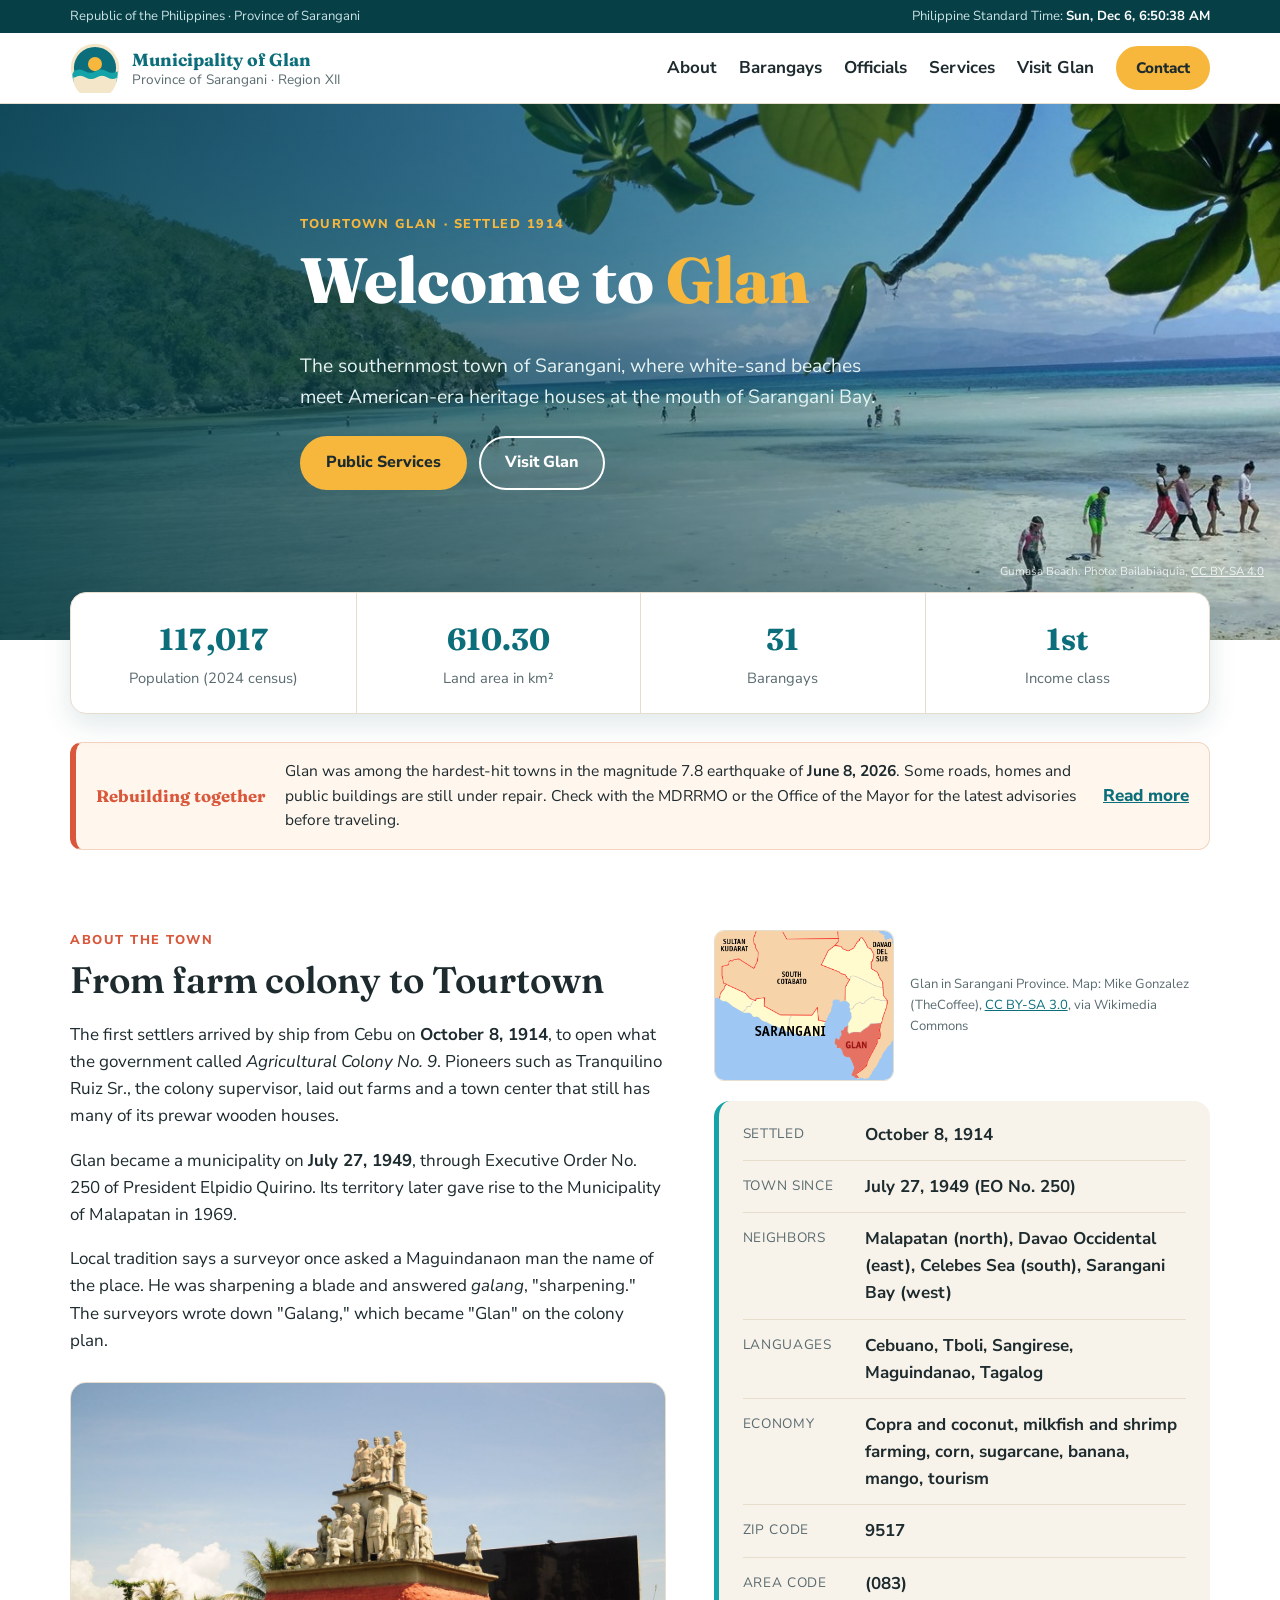
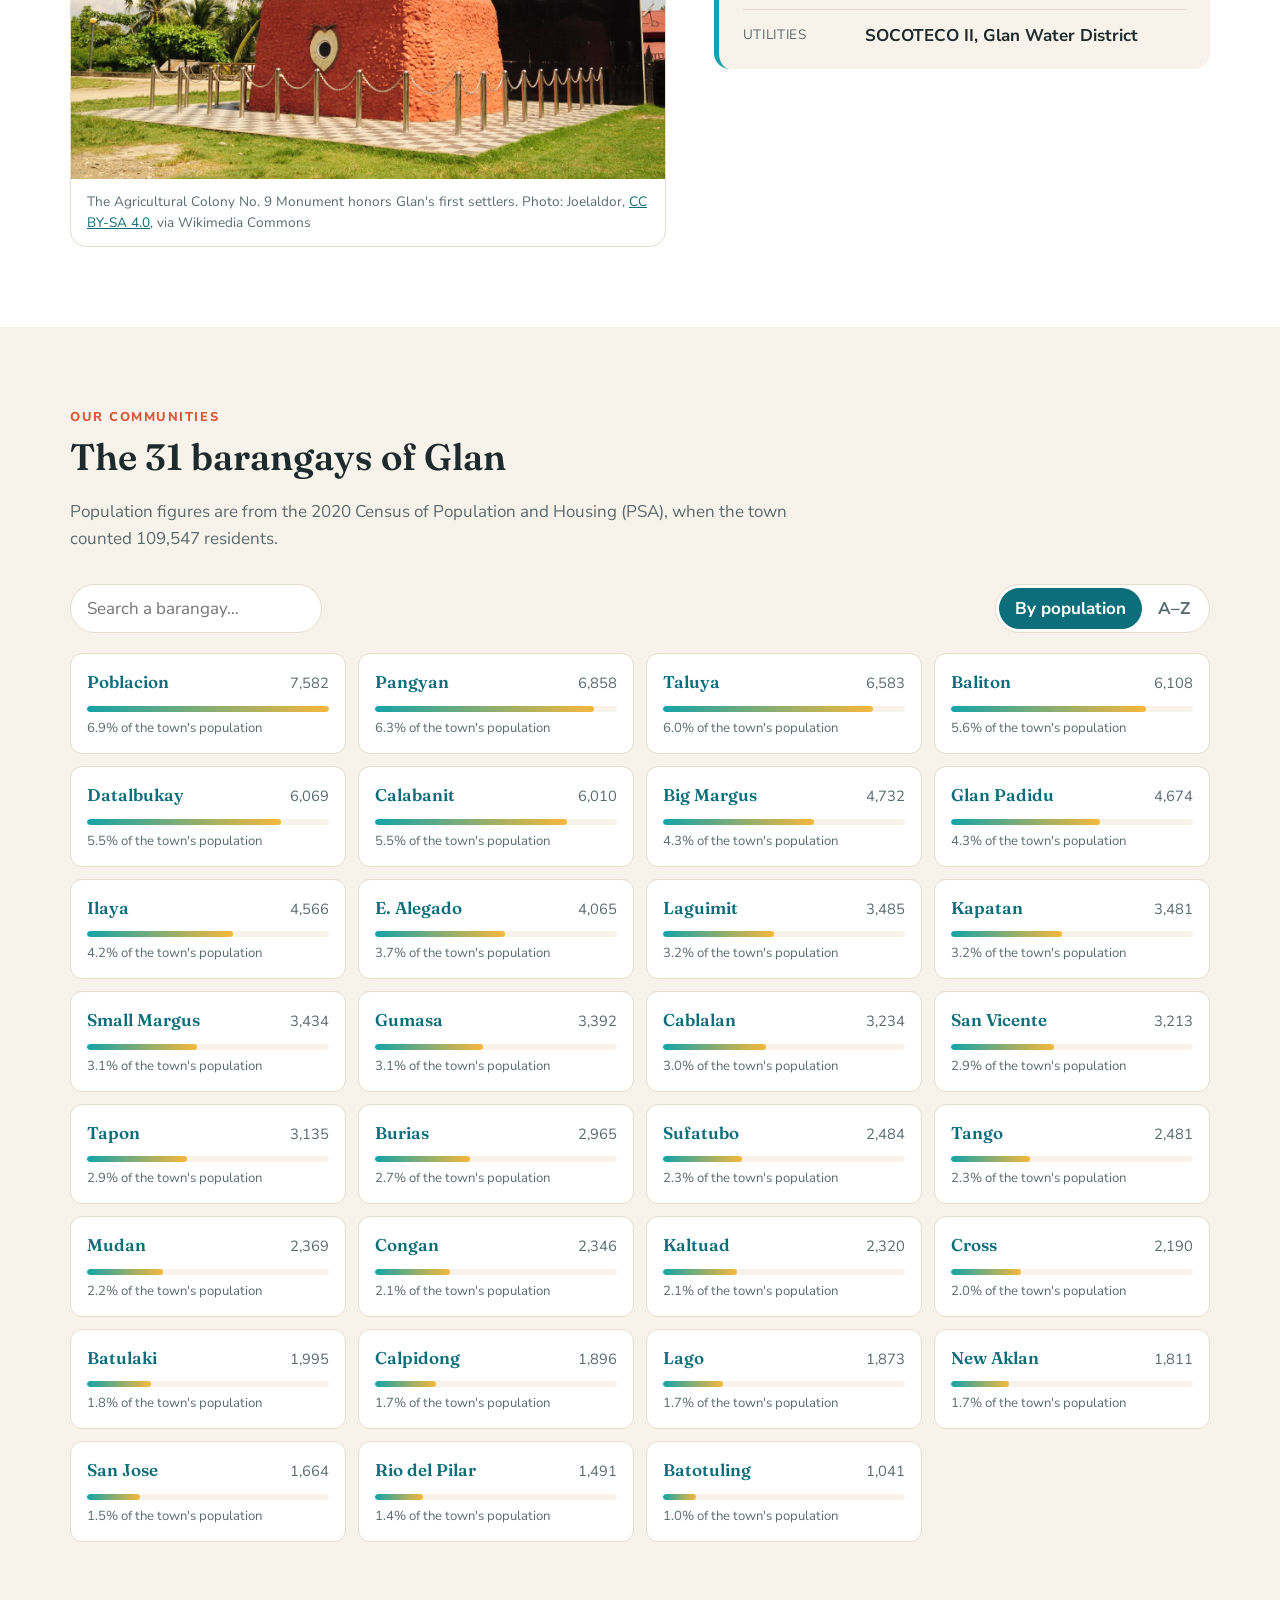
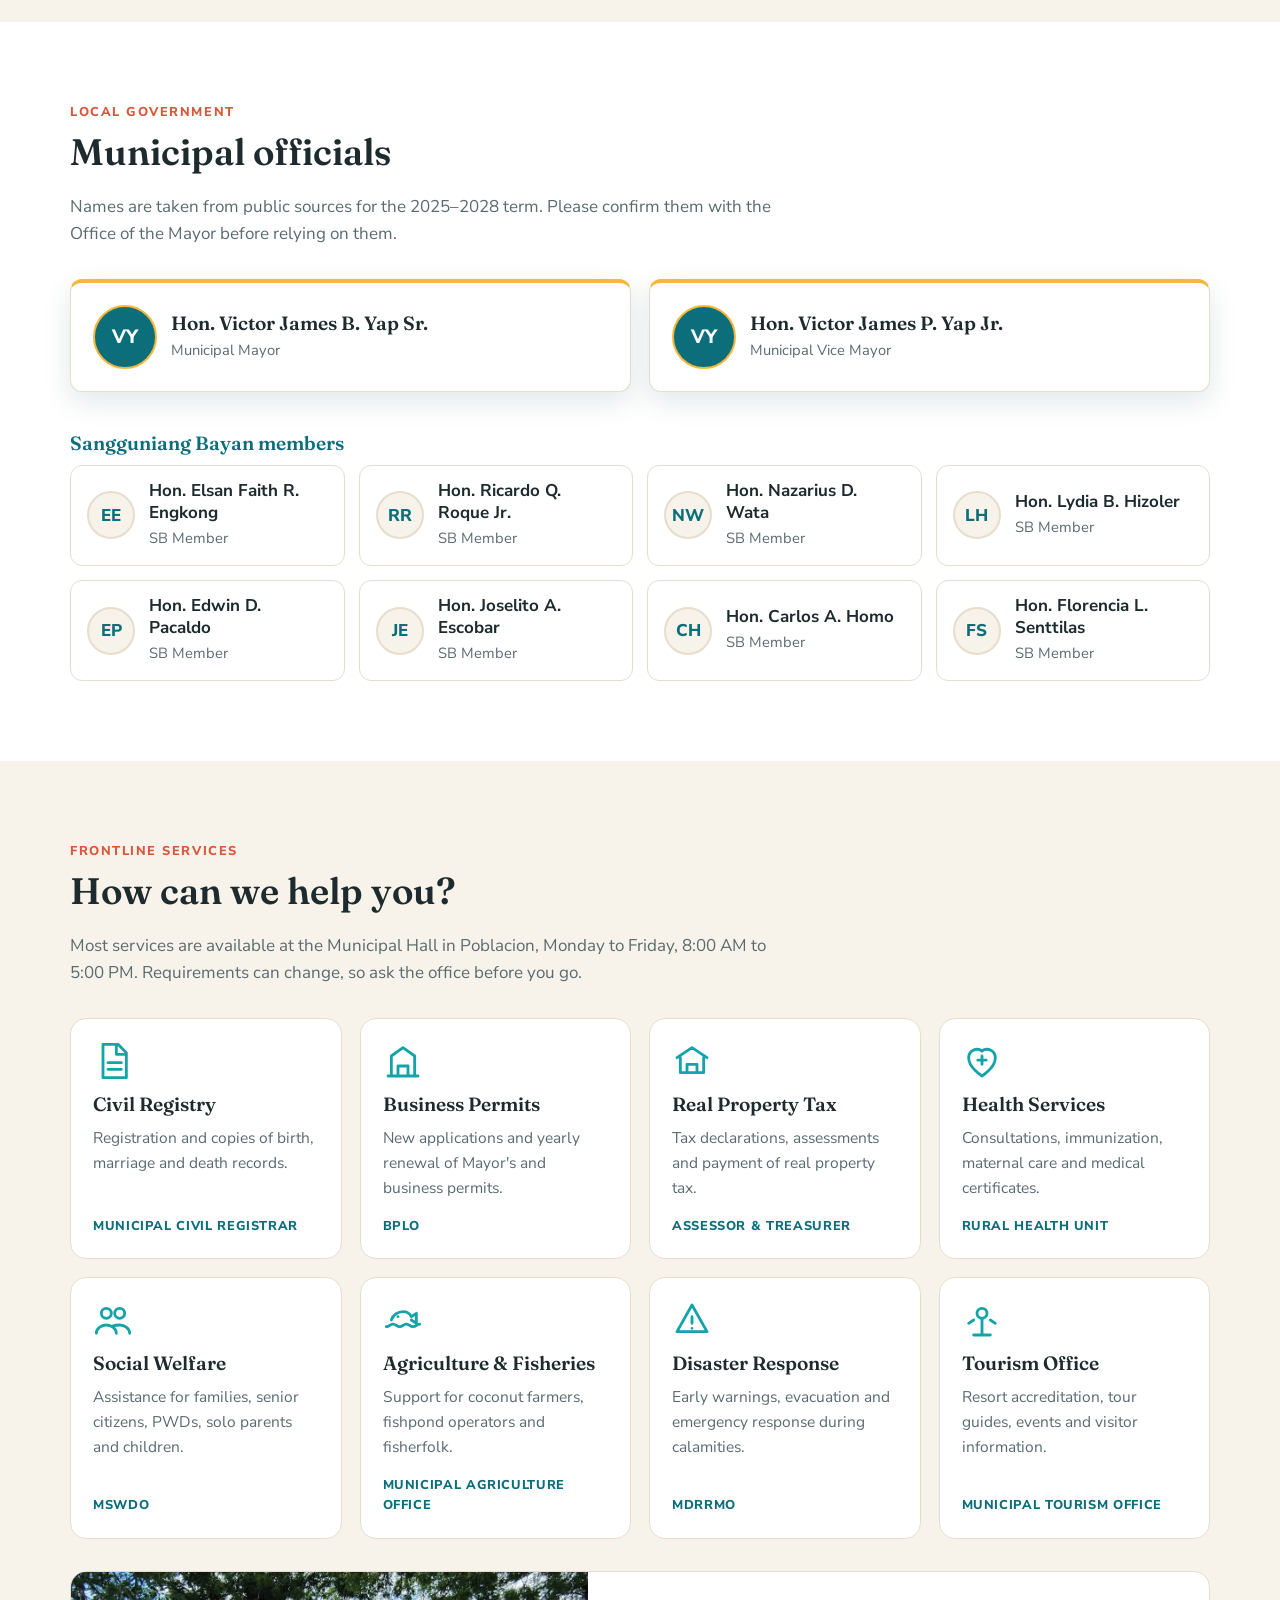
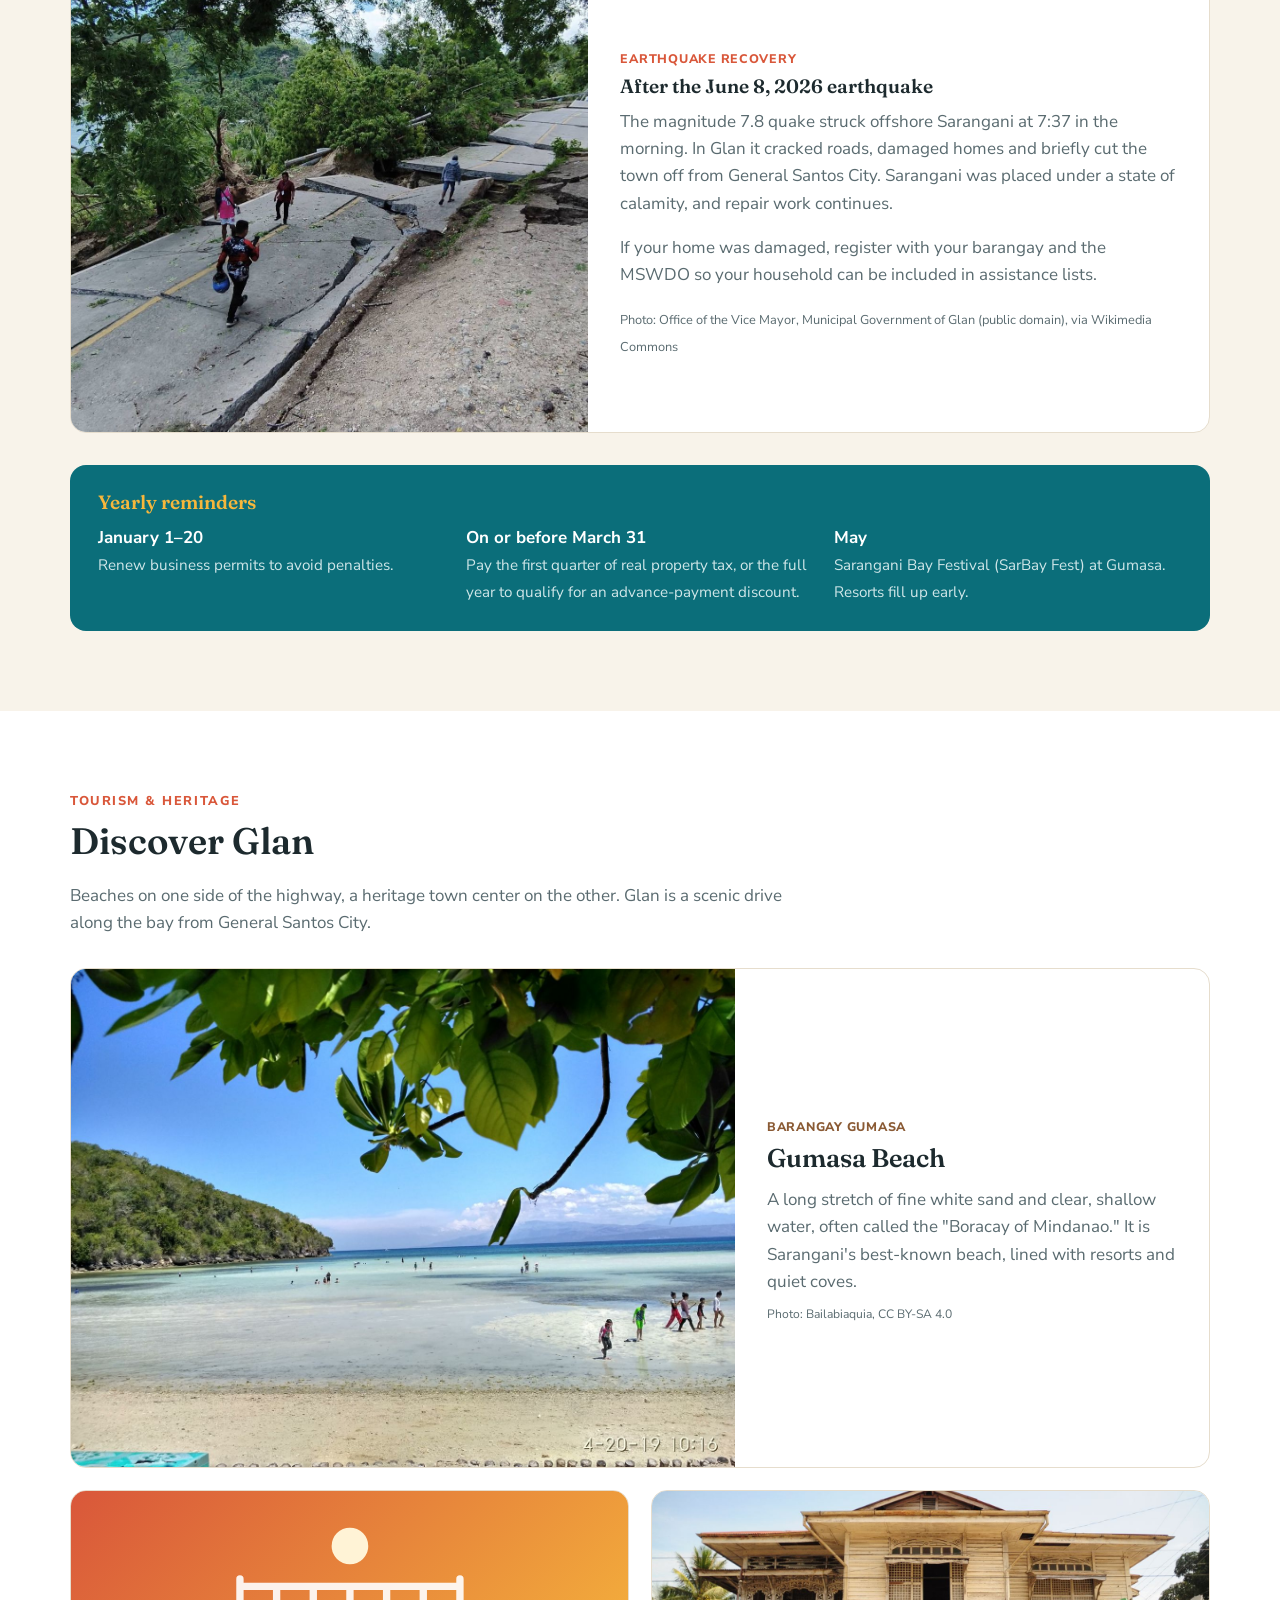
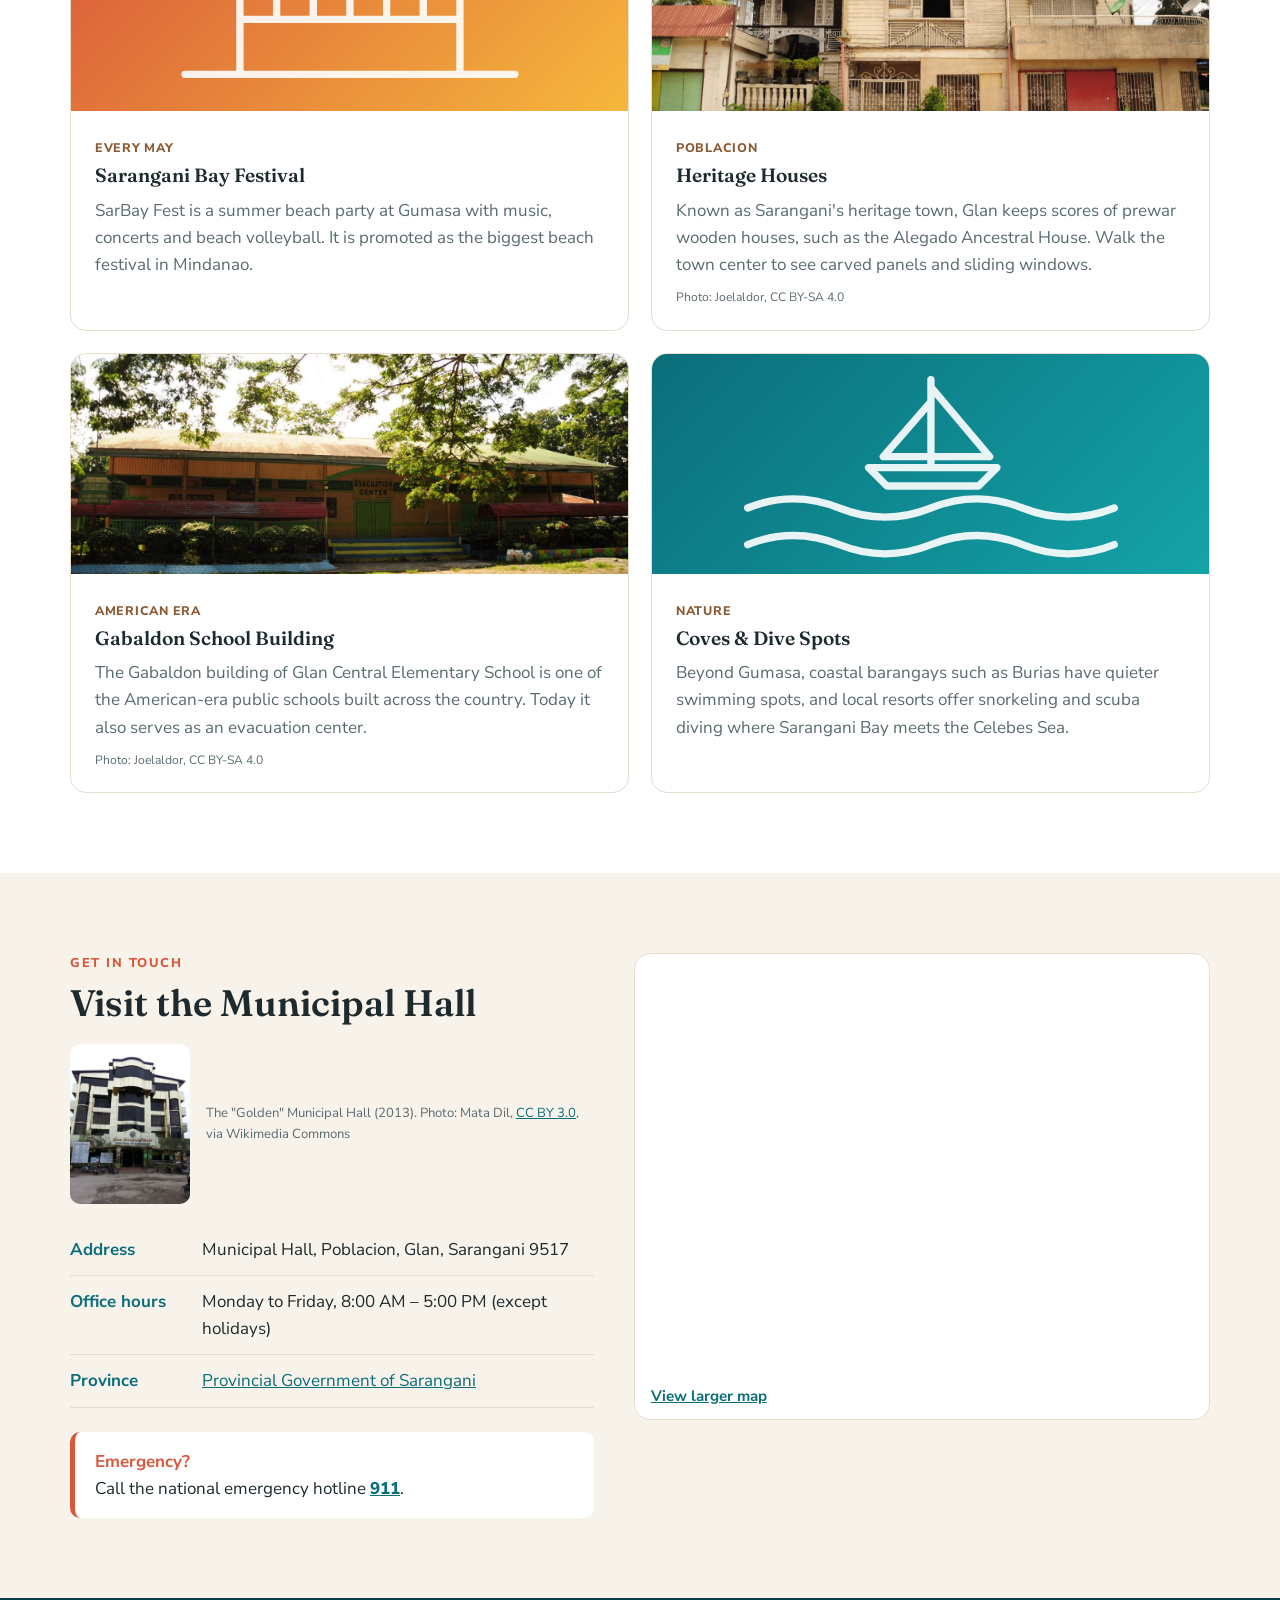
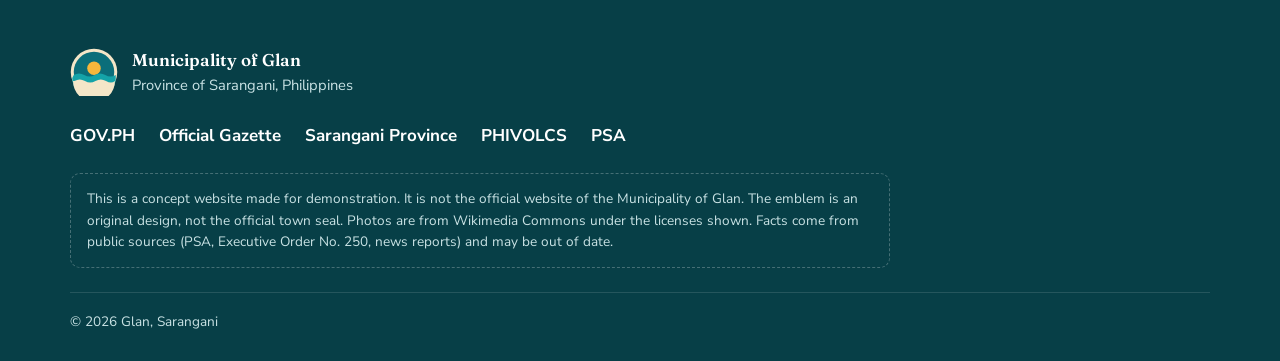
==== glan-lgu/index.html @ cfeb54e8 "Add Glan municipal concept website One-page site for the Municipality of Glan, Sarangani: town histo" ====
<!DOCTYPE html>
<html lang="en">
<head>
  <meta charset="UTF-8">
  <meta name="viewport" content="width=device-width, initial-scale=1.0">
  <title>Municipality of Glan | Sarangani Province</title>
  <meta name="description" content="Concept website for the Municipality of Glan, Sarangani Province: Tourtown Glan's history, barangays, officials, public services, Gumasa Beach, heritage houses and contact information.">
  <link rel="icon" href="images/emblem.svg" type="image/svg+xml">
  <link rel="preconnect" href="https://fonts.googleapis.com">
  <link rel="preconnect" href="https://fonts.gstatic.com" crossorigin>
  <link href="https://fonts.googleapis.com/css2?family=Fraunces:opsz,wght@9..144,600;9..144,800&family=Nunito+Sans:wght@400;600;700;800&display=swap" rel="stylesheet">
  <link rel="stylesheet" href="styles.css?v=1">
</head>
<body>

  <!-- ===== Government top bar ===== -->
  <div class="topbar">
    <div class="container topbar-inner">
      <span>Republic of the Philippines · Province of Sarangani</span>
      <span class="pst">Philippine Standard Time: <time id="pst-clock">--:--:--</time></span>
    </div>
  </div>

  <!-- ===== Header / Navigation ===== -->
  <header class="site-header">
    <div class="container header-inner">
      <a href="#home" class="brand">
        <img src="images/emblem.svg" alt="" class="brand-logo" width="50" height="50">
        <span class="brand-text">
          <strong>Municipality of Glan</strong>
          <small>Province of Sarangani · Region XII</small>
        </span>
      </a>
      <button class="nav-toggle" aria-label="Open menu" aria-expanded="false" aria-controls="main-nav">
        <span></span><span></span><span></span>
      </button>
      <nav id="main-nav" class="main-nav">
        <a href="#about">About</a>
        <a href="#barangays">Barangays</a>
        <a href="#officials">Officials</a>
        <a href="#services">Services</a>
        <a href="#tourism">Visit Glan</a>
        <a href="#contact" class="btn btn-small">Contact</a>
      </nav>
    </div>
  </header>

  <main>
    <!-- ===== Hero ===== -->
    <section id="home" class="hero">
      <div class="container hero-inner">
        <p class="eyebrow">Tourtown Glan · Settled 1914</p>
        <h1>Welcome to <span>Glan</span></h1>
        <p class="lead">The southernmost town of Sarangani, where white-sand beaches meet American-era heritage houses at the mouth of Sarangani Bay.</p>
        <div class="hero-actions">
          <a href="#services" class="btn">Public Services</a>
          <a href="#tourism" class="btn btn-ghost">Visit Glan</a>
        </div>
      </div>
      <p class="hero-credit">Gumasa Beach. Photo: Bailabiaquia, <a href="https://creativecommons.org/licenses/by-sa/4.0/" target="_blank" rel="noopener">CC BY-SA 4.0</a></p>
    </section>

    <!-- ===== Quick facts ===== -->
    <section class="stats" aria-label="Quick facts">
      <div class="container stats-inner">
        <div class="stat"><strong>117,017</strong><span>Population (2024 census)</span></div>
        <div class="stat"><strong>610.30</strong><span>Land area in km²</span></div>
        <div class="stat"><strong>31</strong><span>Barangays</span></div>
        <div class="stat"><strong>1st</strong><span>Income class</span></div>
      </div>
    </section>

    <!-- ===== Recovery notice ===== -->
    <div class="container">
      <aside class="notice" aria-label="Earthquake recovery">
        <strong>Rebuilding together</strong>
        <p>Glan was among the hardest-hit towns in the magnitude 7.8 earthquake of <strong>June 8, 2026</strong>. Some roads, homes and public buildings are still under repair. Check with the MDRRMO or the Office of the Mayor for the latest advisories before traveling.</p>
        <a href="#recovery">Read more</a>
      </aside>
    </div>

    <!-- ===== About ===== -->
    <section id="about" class="section">
      <div class="container about-grid">
        <div>
          <p class="eyebrow">About the Town</p>
          <h2>From farm colony to Tourtown</h2>
          <p>The first settlers arrived by ship from Cebu on <strong>October 8, 1914</strong>, to open what the government called <em>Agricultural Colony No. 9</em>. Pioneers such as Tranquilino Ruiz Sr., the colony supervisor, laid out farms and a town center that still has many of its prewar wooden houses.</p>
          <p>Glan became a municipality on <strong>July 27, 1949</strong>, through Executive Order No. 250 of President Elpidio Quirino. Its territory later gave rise to the Municipality of Malapatan in 1969.</p>
          <p>Local tradition says a surveyor once asked a Maguindanaon man the name of the place. He was sharpening a blade and answered <em>galang</em>, "sharpening." The surveyors wrote down "Galang," which became "Glan" on the colony plan.</p>

          <figure class="photo-card">
            <img src="images/colony-monument.jpg" alt="Monument with sculpted settlers, soldiers and a carabao on a red stone base" width="1400" height="930" loading="lazy">
            <figcaption>The Agricultural Colony No. 9 Monument honors Glan's first settlers. Photo: Joelaldor, <a href="https://creativecommons.org/licenses/by-sa/4.0/" target="_blank" rel="noopener">CC BY-SA 4.0</a>, via Wikimedia Commons</figcaption>
          </figure>
        </div>
        <div>
          <figure class="locator">
            <img src="images/locator-map.png" alt="Map of Sarangani Province with Glan highlighted in red" width="300" height="250" loading="lazy">
            <figcaption>Glan in Sarangani Province. Map: Mike Gonzalez (TheCoffee), <a href="https://creativecommons.org/licenses/by-sa/3.0/" target="_blank" rel="noopener">CC BY-SA 3.0</a>, via Wikimedia Commons</figcaption>
          </figure>
          <ul class="facts">
            <li><span>Settled</span><strong>October 8, 1914</strong></li>
            <li><span>Town since</span><strong>July 27, 1949 (EO No. 250)</strong></li>
            <li><span>Neighbors</span><strong>Malapatan (north), Davao Occidental (east), Celebes Sea (south), Sarangani Bay (west)</strong></li>
            <li><span>Languages</span><strong>Cebuano, Tboli, Sangirese, Maguindanao, Tagalog</strong></li>
            <li><span>Economy</span><strong>Copra and coconut, milkfish and shrimp farming, corn, sugarcane, banana, mango, tourism</strong></li>
            <li><span>ZIP code</span><strong>9517</strong></li>
            <li><span>Area code</span><strong>(083)</strong></li>
            <li><span>Utilities</span><strong>SOCOTECO II, Glan Water District</strong></li>
          </ul>
        </div>
      </div>
    </section>

    <!-- ===== Barangays ===== -->
    <section id="barangays" class="section tint">
      <div class="container">
        <p class="eyebrow">Our Communities</p>
        <h2>The 31 barangays of Glan</h2>
        <p class="section-lead">Population figures are from the 2020 Census of Population and Housing (PSA), when the town counted 109,547 residents.</p>

        <div class="brgy-tools">
          <label class="search">
            <span class="sr-only">Search barangays</span>
            <input type="search" id="brgy-search" placeholder="Search a barangay…">
          </label>
          <div class="sort" role="group" aria-label="Sort barangays">
            <button type="button" data-sort="pop" class="active">By population</button>
            <button type="button" data-sort="name">A–Z</button>
          </div>
        </div>

        <ul class="brgy-list" id="brgy-list"></ul>
        <p class="brgy-empty" id="brgy-empty" hidden>No barangay matches your search.</p>
      </div>
    </section>

    <!-- ===== Officials ===== -->
    <section id="officials" class="section">
      <div class="container">
        <p class="eyebrow">Local Government</p>
        <h2>Municipal officials</h2>
        <p class="section-lead">Names are taken from public sources for the 2025–2028 term. Please confirm them with the Office of the Mayor before relying on them.</p>

        <div class="exec">
          <article class="official official-lead">
            <span class="avatar" aria-hidden="true">VY</span>
            <div><strong>Hon. Victor James B. Yap Sr.</strong><span>Municipal Mayor</span></div>
          </article>
          <article class="official official-lead">
            <span class="avatar" aria-hidden="true">VY</span>
            <div><strong>Hon. Victor James P. Yap Jr.</strong><span>Municipal Vice Mayor</span></div>
          </article>
        </div>

        <h3 class="sub">Sangguniang Bayan members</h3>
        <ul class="council">
          <li class="official"><span class="avatar" aria-hidden="true">EE</span><div><strong>Hon. Elsan Faith R. Engkong</strong><span>SB Member</span></div></li>
          <li class="official"><span class="avatar" aria-hidden="true">RR</span><div><strong>Hon. Ricardo Q. Roque Jr.</strong><span>SB Member</span></div></li>
          <li class="official"><span class="avatar" aria-hidden="true">NW</span><div><strong>Hon. Nazarius D. Wata</strong><span>SB Member</span></div></li>
          <li class="official"><span class="avatar" aria-hidden="true">LH</span><div><strong>Hon. Lydia B. Hizoler</strong><span>SB Member</span></div></li>
          <li class="official"><span class="avatar" aria-hidden="true">EP</span><div><strong>Hon. Edwin D. Pacaldo</strong><span>SB Member</span></div></li>
          <li class="official"><span class="avatar" aria-hidden="true">JE</span><div><strong>Hon. Joselito A. Escobar</strong><span>SB Member</span></div></li>
          <li class="official"><span class="avatar" aria-hidden="true">CH</span><div><strong>Hon. Carlos A. Homo</strong><span>SB Member</span></div></li>
          <li class="official"><span class="avatar" aria-hidden="true">FS</span><div><strong>Hon. Florencia L. Senttilas</strong><span>SB Member</span></div></li>
        </ul>
      </div>
    </section>

    <!-- ===== Services ===== -->
    <section id="services" class="section tint">
      <div class="container">
        <p class="eyebrow">Frontline Services</p>
        <h2>How can we help you?</h2>
        <p class="section-lead">Most services are available at the Municipal Hall in Poblacion, Monday to Friday, 8:00 AM to 5:00 PM. Requirements can change, so ask the office before you go.</p>

        <div class="services">
          <article class="service">
            <svg viewBox="0 0 24 24" aria-hidden="true"><path d="M6 2h9l5 5v15H6z M14 2v6h6 M9 13h8 M9 17h8"/></svg>
            <h3>Civil Registry</h3>
            <p>Registration and copies of birth, marriage and death records.</p>
            <span class="office">Municipal Civil Registrar</span>
          </article>
          <article class="service">
            <svg viewBox="0 0 24 24" aria-hidden="true"><path d="M3 21h18 M5 21V9l7-5 7 5v12 M9 21v-6h6v6"/></svg>
            <h3>Business Permits</h3>
            <p>New applications and yearly renewal of Mayor's and business permits.</p>
            <span class="office">BPLO</span>
          </article>
          <article class="service">
            <svg viewBox="0 0 24 24" aria-hidden="true"><path d="M3 10l9-6 9 6 M5 10v9h14v-9 M9 19v-5h6v5"/></svg>
            <h3>Real Property Tax</h3>
            <p>Tax declarations, assessments and payment of real property tax.</p>
            <span class="office">Assessor &amp; Treasurer</span>
          </article>
          <article class="service">
            <svg viewBox="0 0 24 24" aria-hidden="true"><path d="M12 21s-8-5-8-11a5 5 0 0 1 8-4 5 5 0 0 1 8 4c0 6-8 11-8 11z M12 9v5 M9.5 11.5h5"/></svg>
            <h3>Health Services</h3>
            <p>Consultations, immunization, maternal care and medical certificates.</p>
            <span class="office">Rural Health Unit</span>
          </article>
          <article class="service">
            <svg viewBox="0 0 24 24" aria-hidden="true"><path d="M8 11a3 3 0 1 0 0-6 3 3 0 0 0 0 6z M16 11a3 3 0 1 0 0-6 3 3 0 0 0 0 6z M2 20c0-3 3-5 6-5s6 2 6 5 M12 15.5c1-.3 2.4-.5 4-.5 3 0 6 2 6 5"/></svg>
            <h3>Social Welfare</h3>
            <p>Assistance for families, senior citizens, PWDs, solo parents and children.</p>
            <span class="office">MSWDO</span>
          </article>
          <article class="service">
            <svg viewBox="0 0 24 24" aria-hidden="true"><path d="M2 16c2 0 2-1.5 4-1.5s2 1.5 4 1.5 2-1.5 4-1.5 2 1.5 4 1.5 2-1.5 4-1.5 M5 12c1-3 4-5 7-5 2 0 4 1 5 3l3-2v6l-3-2 M9 10h.01"/></svg>
            <h3>Agriculture &amp; Fisheries</h3>
            <p>Support for coconut farmers, fishpond operators and fisherfolk.</p>
            <span class="office">Municipal Agriculture Office</span>
          </article>
          <article class="service">
            <svg viewBox="0 0 24 24" aria-hidden="true"><path d="M12 3l9 16H3z M12 10v4 M12 17h.01"/></svg>
            <h3>Disaster Response</h3>
            <p>Early warnings, evacuation and emergency response during calamities.</p>
            <span class="office">MDRRMO</span>
          </article>
          <article class="service">
            <svg viewBox="0 0 24 24" aria-hidden="true"><circle cx="12" cy="8" r="3"/><path d="M12 11v10 M7 21h10 M4 14l3-2 M20 14l-3-2"/></svg>
            <h3>Tourism Office</h3>
            <p>Resort accreditation, tour guides, events and visitor information.</p>
            <span class="office">Municipal Tourism Office</span>
          </article>
        </div>

        <figure class="feature" id="recovery">
          <img src="images/quake-highway.jpg" alt="Residents walk along a cracked and buckled highway beside the coast in Glan" width="1165" height="1400" loading="lazy">
          <figcaption>
            <span class="tag">Earthquake recovery</span>
            <h3>After the June 8, 2026 earthquake</h3>
            <p>The magnitude 7.8 quake struck offshore Sarangani at 7:37 in the morning. In Glan it cracked roads, damaged homes and briefly cut the town off from General Santos City. Sarangani was placed under a state of calamity, and repair work continues.</p>
            <p>If your home was damaged, register with your barangay and the MSWDO so your household can be included in assistance lists.</p>
            <small>Photo: Office of the Vice Mayor, Municipal Government of Glan (public domain), via Wikimedia Commons</small>
          </figcaption>
        </figure>

        <div class="reminders">
          <h3>Yearly reminders</h3>
          <ul>
            <li><strong>January 1–20</strong><span>Renew business permits to avoid penalties.</span></li>
            <li><strong>On or before March 31</strong><span>Pay the first quarter of real property tax, or the full year to qualify for an advance-payment discount.</span></li>
            <li><strong>May</strong><span>Sarangani Bay Festival (SarBay Fest) at Gumasa. Resorts fill up early.</span></li>
          </ul>
        </div>
      </div>
    </section>

    <!-- ===== Tourism & Heritage ===== -->
    <section id="tourism" class="section">
      <div class="container">
        <p class="eyebrow">Tourism &amp; Heritage</p>
        <h2>Discover Glan</h2>
        <p class="section-lead">Beaches on one side of the highway, a heritage town center on the other. Glan is a scenic drive along the bay from General Santos City.</p>

        <div class="tour-grid">
          <article class="tour tour-wide">
            <img src="images/gumasa-beach.jpg" alt="Shallow turquoise water and white sand at Gumasa Beach under a leafy tree" width="1400" height="1050" loading="lazy">
            <div class="tour-body">
              <span class="tag">Barangay Gumasa</span>
              <h3>Gumasa Beach</h3>
              <p>A long stretch of fine white sand and clear, shallow water, often called the "Boracay of Mindanao." It is Sarangani's best-known beach, lined with resorts and quiet coves.</p>
              <small class="credit">Photo: Bailabiaquia, CC BY-SA 4.0</small>
            </div>
          </article>

          <article class="tour">
            <div class="tour-art" aria-hidden="true">
              <svg viewBox="0 0 200 120"><circle cx="100" cy="30" r="10"/><path d="M40 100 V48 M160 100 V48 M40 52 H160 M40 70 H160 M60 52 V70 M80 52 V70 M100 52 V70 M120 52 V70 M140 52 V70 M10 100 H190"/></svg>
            </div>
            <div class="tour-body">
              <span class="tag">Every May</span>
              <h3>Sarangani Bay Festival</h3>
              <p>SarBay Fest is a summer beach party at Gumasa with music, concerts and beach volleyball. It is promoted as the biggest beach festival in Mindanao.</p>
            </div>
          </article>

          <article class="tour">
            <img src="images/alegado-house.jpg" alt="Two-storey wooden ancestral house with carved wood panels and capiz-style windows" width="1400" height="930" loading="lazy">
            <div class="tour-body">
              <span class="tag">Poblacion</span>
              <h3>Heritage Houses</h3>
              <p>Known as Sarangani's heritage town, Glan keeps scores of prewar wooden houses, such as the Alegado Ancestral House. Walk the town center to see carved panels and sliding windows.</p>
              <small class="credit">Photo: Joelaldor, CC BY-SA 4.0</small>
            </div>
          </article>

          <article class="tour">
            <img src="images/gabaldon-school.jpg" alt="Long wooden Gabaldon school building painted orange and green, shaded by a large tree" width="1400" height="930" loading="lazy">
            <div class="tour-body">
              <span class="tag">American era</span>
              <h3>Gabaldon School Building</h3>
              <p>The Gabaldon building of Glan Central Elementary School is one of the American-era public schools built across the country. Today it also serves as an evacuation center.</p>
              <small class="credit">Photo: Joelaldor, CC BY-SA 4.0</small>
            </div>
          </article>

          <article class="tour">
            <div class="tour-art tour-art-sea" aria-hidden="true">
              <svg viewBox="0 0 200 120"><path d="M100 14 V60 M100 18 L132 56 H100 M100 26 L74 56 H100 M66 62 H136 L126 72 H76 Z M0 84 Q25 74 50 84 T100 84 T150 84 T200 84 M0 104 Q25 94 50 104 T100 104 T150 104 T200 104"/></svg>
            </div>
            <div class="tour-body">
              <span class="tag">Nature</span>
              <h3>Coves &amp; Dive Spots</h3>
              <p>Beyond Gumasa, coastal barangays such as Burias have quieter swimming spots, and local resorts offer snorkeling and scuba diving where Sarangani Bay meets the Celebes Sea.</p>
            </div>
          </article>
        </div>
      </div>
    </section>

    <!-- ===== Contact ===== -->
    <section id="contact" class="section tint">
      <div class="container contact-grid">
        <div>
          <p class="eyebrow">Get in Touch</p>
          <h2>Visit the Municipal Hall</h2>
          <figure class="hall">
            <img src="images/municipal-hall.jpg" alt="The gold-clad Glan Municipal Hall, a five-storey building with dark windows" width="1050" height="1400" loading="lazy">
            <figcaption>The "Golden" Municipal Hall (2013). Photo: Mata Dil, <a href="https://creativecommons.org/licenses/by/3.0/" target="_blank" rel="noopener">CC BY 3.0</a>, via Wikimedia Commons</figcaption>
          </figure>
          <ul class="contact-list">
            <li><strong>Address</strong><span>Municipal Hall, Poblacion, Glan, Sarangani 9517</span></li>
            <li><strong>Office hours</strong><span>Monday to Friday, 8:00 AM – 5:00 PM (except holidays)</span></li>
            <li><strong>Province</strong><span><a href="https://www.sarangani.gov.ph" target="_blank" rel="noopener">Provincial Government of Sarangani</a></span></li>
          </ul>
          <div class="hotline">
            <strong>Emergency?</strong>
            <span>Call the national emergency hotline <a href="tel:911">911</a>.</span>
          </div>
        </div>
        <div class="map">
          <iframe title="Map of Glan, Sarangani" loading="lazy"
            src="https://www.openstreetmap.org/export/embed.html?bbox=125.10%2C5.74%2C125.32%2C5.90&amp;layer=mapnik&amp;marker=5.8231%2C125.2042"></iframe>
          <a href="https://www.openstreetmap.org/?mlat=5.8231&amp;mlon=125.2042#map=13/5.8231/125.2042" target="_blank" rel="noopener">View larger map</a>
        </div>
      </div>
    </section>
  </main>

  <!-- ===== Footer ===== -->
  <footer class="site-footer">
    <div class="container footer-inner">
      <div class="footer-brand">
        <img src="images/emblem.svg" alt="" width="48" height="48">
        <div>
          <strong>Municipality of Glan</strong>
          <p>Province of Sarangani, Philippines</p>
        </div>
      </div>
      <nav class="footer-nav" aria-label="Government links">
        <a href="https://www.gov.ph" target="_blank" rel="noopener">GOV.PH</a>
        <a href="https://www.officialgazette.gov.ph" target="_blank" rel="noopener">Official Gazette</a>
        <a href="https://www.sarangani.gov.ph" target="_blank" rel="noopener">Sarangani Province</a>
        <a href="https://www.phivolcs.dost.gov.ph" target="_blank" rel="noopener">PHIVOLCS</a>
        <a href="https://psa.gov.ph" target="_blank" rel="noopener">PSA</a>
      </nav>
      <p class="disclaimer">This is a concept website made for demonstration. It is not the official website of the Municipality of Glan. The emblem is an original design, not the official town seal. Photos are from Wikimedia Commons under the licenses shown. Facts come from public sources (PSA, Executive Order No. 250, news reports) and may be out of date.</p>
      <p class="copyright">© <span id="year"></span> Glan, Sarangani</p>
    </div>
  </footer>

  <script src="script.js?v=1"></script>
</body>
</html>
---- glan-lgu/styles.css ----
/* ===== Colors: Gumasa lagoon teal, white sand, coral, sun gold, heritage wood ===== */
:root {
  --sea: #0b6e7a;
  --sea-dark: #073f47;
  --lagoon: #14a3a8;
  --coral: #d9573a;
  --sun: #f6b73c;
  --sand: #f4e6c8;
  --wood: #8a5a34;
  --ink: #1d2a2e;
  --muted: #5a6b70;
  --bg: #ffffff;
  --tint: #f8f3ea;
  --line: #e6ddcd;
  --radius: 16px;
  --shadow: 0 10px 28px rgba(7, 63, 71, 0.12);
  --font-head: "Fraunces", Georgia, serif;
  --font-body: "Nunito Sans", "Segoe UI", Arial, sans-serif;
}

*, *::before, *::after { box-sizing: border-box; }
html { scroll-behavior: smooth; scroll-padding-top: 90px; }
body {
  margin: 0;
  font-family: var(--font-body);
  font-size: 17px;
  line-height: 1.6;
  color: var(--ink);
  background: var(--bg);
}
img { max-width: 100%; display: block; }
a { color: var(--sea); }
h1, h2, h3 { font-family: var(--font-head); font-weight: 600; line-height: 1.2; margin: 0 0 .5em; }
h2 { font-size: clamp(1.7rem, 3vw, 2.3rem); }
h3 { font-size: 1.2rem; }
p { margin: 0 0 1em; }

.container { width: min(1140px, 100% - 32px); margin-inline: auto; }
.sr-only { position: absolute; width: 1px; height: 1px; overflow: hidden; clip: rect(0 0 0 0); white-space: nowrap; }

.eyebrow {
  text-transform: uppercase;
  letter-spacing: .12em;
  font-size: .8rem;
  font-weight: 800;
  color: var(--coral);
  margin-bottom: .6em;
}

/* ===== Buttons ===== */
.btn {
  display: inline-block;
  background: var(--sun);
  color: var(--ink);
  font-weight: 800;
  text-decoration: none;
  padding: 12px 24px;
  border-radius: 999px;
  border: 2px solid var(--sun);
  font-size: 1rem;
  transition: transform .15s, box-shadow .15s;
}
.btn:hover { transform: translateY(-2px); box-shadow: 0 6px 16px rgba(0,0,0,.18); }
.btn-ghost { background: rgba(255,255,255,.08); color: #fff; border-color: #fff; }
.btn-small { padding: 8px 18px; font-size: .95rem; }

/* ===== Top bar ===== */
.topbar { background: var(--sea-dark); color: #c9e2e4; font-size: .82rem; }
.topbar-inner { display: flex; justify-content: space-between; gap: 12px; flex-wrap: wrap; padding: 6px 0; }
.pst time { font-variant-numeric: tabular-nums; color: #fff; font-weight: 700; }

/* ===== Header ===== */
.site-header {
  position: sticky; top: 0; z-index: 50;
  background: rgba(255,255,255,.97);
  border-bottom: 1px solid var(--line);
  transition: transform .3s;
}
.site-header.header-hidden { transform: translateY(-100%); }
.header-inner { display: flex; align-items: center; justify-content: space-between; gap: 16px; padding: 10px 0; }
.brand { display: flex; align-items: center; gap: 12px; text-decoration: none; color: var(--ink); }
.brand-logo { width: 50px; height: 50px; }
.brand-text { display: flex; flex-direction: column; line-height: 1.25; }
.brand-text strong { font-family: var(--font-head); font-size: 1.1rem; color: var(--sea); }
.brand-text small { color: var(--muted); font-size: .85rem; }

.main-nav { display: flex; align-items: center; gap: 22px; }
.main-nav a:not(.btn) { color: var(--ink); text-decoration: none; font-weight: 700; }
.main-nav a:not(.btn):hover { color: var(--coral); }

.nav-toggle { display: none; background: none; border: 0; padding: 8px; cursor: pointer; }
.nav-toggle span { display: block; width: 24px; height: 3px; margin: 4px 0; background: var(--sea); border-radius: 2px; }

@media (max-width: 900px) {
  .nav-toggle { display: block; }
  .main-nav {
    position: absolute; top: 100%; left: 0; right: 0;
    flex-direction: column; align-items: stretch; gap: 0;
    background: #fff; border-bottom: 1px solid var(--line);
    padding: 8px 16px 16px;
    display: none;
  }
  .main-nav.open { display: flex; }
  .main-nav a:not(.btn) { padding: 12px 0; border-bottom: 1px solid var(--line); }
  .main-nav .btn { margin-top: 12px; text-align: center; }
}

/* ===== Hero ===== */
.hero {
  position: relative;
  color: #fff;
  background:
    linear-gradient(90deg, rgba(7,63,71,.88) 0%, rgba(7,63,71,.6) 45%, rgba(7,63,71,.1) 100%),
    url("images/gumasa-beach.jpg") center 62% / cover no-repeat;
  padding: 110px 0 150px;
}
.hero-inner { position: relative; max-width: 680px; }
.hero .eyebrow { color: var(--sun); }
.hero h1 { font-size: clamp(2.4rem, 6vw, 4rem); font-weight: 800; }
.hero h1 span { color: var(--sun); }
.lead { font-size: 1.2rem; color: #e4f2f2; max-width: 580px; }
.hero-actions { display: flex; gap: 12px; flex-wrap: wrap; margin-top: 24px; }
.hero-credit { position: absolute; right: 16px; bottom: 60px; margin: 0; font-size: .72rem; color: rgba(255,255,255,.8); }
.hero-credit a { color: inherit; }

/* ===== Quick facts ===== */
.stats { margin-top: -48px; position: relative; z-index: 2; }
.stats-inner {
  display: grid; grid-template-columns: repeat(4, 1fr);
  background: #fff; border-radius: var(--radius); box-shadow: var(--shadow);
  border: 1px solid var(--line);
}
.stat { padding: 22px 16px; text-align: center; }
.stat + .stat { border-left: 1px solid var(--line); }
.stat strong { display: block; font-family: var(--font-head); font-size: 1.9rem; color: var(--sea); }
.stat span { color: var(--muted); font-size: .92rem; }
@media (max-width: 700px) {
  .stats-inner { grid-template-columns: repeat(2, 1fr); }
  .stat:nth-child(3) { border-left: 0; }
  .stat:nth-child(n+3) { border-top: 1px solid var(--line); }
  .hero-credit { bottom: 56px; left: 16px; right: auto; }
}

/* ===== Recovery notice ===== */
.notice {
  margin-top: 28px;
  display: grid; grid-template-columns: auto 1fr auto; gap: 8px 20px; align-items: center;
  background: #fff6ed; border: 1px solid #f2d4bf; border-left: 6px solid var(--coral);
  border-radius: 12px; padding: 16px 20px;
}
.notice > strong { font-family: var(--font-head); color: var(--coral); font-size: 1.05rem; white-space: nowrap; }
.notice p { margin: 0; font-size: .97rem; }
.notice a { font-weight: 800; white-space: nowrap; }
@media (max-width: 760px) { .notice { grid-template-columns: 1fr; } }

/* ===== Sections ===== */
.section { padding: 80px 0; }
.section.tint { background: var(--tint); }
.section-lead { color: var(--muted); max-width: 720px; margin-bottom: 32px; }
.sub { margin-top: 40px; color: var(--sea); }

/* About */
.about-grid { display: grid; grid-template-columns: 1.2fr 1fr; gap: 48px; align-items: start; }
.facts { list-style: none; margin: 0; padding: 8px 24px; background: var(--tint); border-radius: var(--radius); border-left: 5px solid var(--lagoon); }
.facts li { display: grid; grid-template-columns: 110px 1fr; gap: 12px; padding: 12px 0; border-bottom: 1px solid var(--line); }
.facts li:last-child { border-bottom: 0; }
.facts span { color: var(--muted); font-size: .85rem; text-transform: uppercase; letter-spacing: .05em; padding-top: 2px; }
.facts strong { font-weight: 700; }
.locator { margin: 0 0 20px; display: flex; gap: 16px; align-items: center; }
.locator img { width: 180px; height: auto; border-radius: 10px; border: 1px solid var(--line); background: #cfe6f5; }
.locator figcaption { font-size: .82rem; color: var(--muted); }
.photo-card { margin: 28px 0 0; border-radius: var(--radius); overflow: hidden; background: #fff; border: 1px solid var(--line); }
.photo-card img { width: 100%; height: auto; aspect-ratio: 3 / 2; object-fit: cover; }
.photo-card figcaption { padding: 12px 16px; font-size: .85rem; color: var(--muted); }
@media (max-width: 860px) { .about-grid { grid-template-columns: 1fr; gap: 32px; } }
@media (max-width: 420px) { .locator { flex-direction: column; align-items: flex-start; } .locator img { width: 100%; } }

/* Barangays */
.brgy-tools { display: flex; justify-content: space-between; gap: 12px; flex-wrap: wrap; margin-bottom: 20px; }
.search input {
  width: min(320px, 100%); padding: 10px 16px;
  border: 1px solid var(--line); border-radius: 999px;
  font: inherit; background: #fff;
}
.search input:focus { outline: 2px solid var(--sea); outline-offset: 1px; }
.sort { display: flex; background: #fff; border: 1px solid var(--line); border-radius: 999px; padding: 3px; }
.sort button {
  border: 0; background: none; font: inherit; font-weight: 700; color: var(--muted);
  padding: 6px 16px; border-radius: 999px; cursor: pointer;
}
.sort button.active { background: var(--sea); color: #fff; }

.brgy-list { list-style: none; margin: 0; padding: 0; display: grid; grid-template-columns: repeat(auto-fill, minmax(220px, 1fr)); gap: 12px; }
.brgy {
  background: #fff; border: 1px solid var(--line); border-radius: 12px;
  padding: 14px 16px;
}
.brgy-head { display: flex; justify-content: space-between; align-items: baseline; gap: 8px; }
.brgy-head strong { font-family: var(--font-head); font-weight: 600; color: var(--sea); }
.brgy-head span { color: var(--muted); font-size: .92rem; font-variant-numeric: tabular-nums; }
.brgy-bar { height: 6px; background: var(--tint); border-radius: 3px; margin-top: 10px; overflow: hidden; }
.brgy-bar i { display: block; height: 100%; background: linear-gradient(90deg, var(--lagoon), var(--sun)); border-radius: 3px; }
.brgy-share { display: block; margin-top: 6px; font-size: .82rem; color: var(--muted); }
.brgy-empty { color: var(--muted); }

/* Officials */
.exec { display: grid; grid-template-columns: repeat(2, 1fr); gap: 18px; }
.council { list-style: none; margin: 0; padding: 0; display: grid; grid-template-columns: repeat(auto-fill, minmax(250px, 1fr)); gap: 14px; }
.official {
  display: flex; align-items: center; gap: 14px;
  background: #fff; border: 1px solid var(--line); border-radius: 12px; padding: 14px 16px;
}
.official strong { display: block; line-height: 1.3; }
.official span:not(.avatar) { color: var(--muted); font-size: .92rem; }
.avatar {
  flex: none; display: grid; place-items: center;
  width: 48px; height: 48px; border-radius: 50%;
  background: var(--tint); color: var(--sea); font-weight: 800;
  border: 2px solid var(--line);
}
.official-lead { padding: 22px; border-top: 4px solid var(--sun); box-shadow: var(--shadow); }
.official-lead .avatar { width: 64px; height: 64px; font-size: 1.2rem; background: var(--sea); color: #fff; border-color: var(--sun); }
.official-lead strong { font-family: var(--font-head); font-weight: 600; font-size: 1.2rem; }
@media (max-width: 700px) { .exec { grid-template-columns: 1fr; } }

/* Services */
.services { display: grid; grid-template-columns: repeat(4, 1fr); gap: 18px; }
.service {
  background: #fff; border: 1px solid var(--line); border-radius: var(--radius);
  padding: 22px; display: flex; flex-direction: column;
  transition: transform .15s, box-shadow .15s;
}
.service:hover { transform: translateY(-3px); box-shadow: var(--shadow); }
.service svg { width: 40px; height: 40px; fill: none; stroke: var(--lagoon); stroke-width: 1.7; stroke-linecap: round; stroke-linejoin: round; margin-bottom: 12px; }
.service p { color: var(--muted); font-size: .97rem; flex: 1; }
.office { font-size: .8rem; font-weight: 800; color: var(--sea); text-transform: uppercase; letter-spacing: .05em; }
@media (max-width: 1000px) { .services { grid-template-columns: repeat(2, 1fr); } }
@media (max-width: 520px) { .services { grid-template-columns: 1fr; } }

.feature {
  margin: 32px 0 0; display: grid; grid-template-columns: 1fr 1.2fr;
  background: #fff; border: 1px solid var(--line); border-radius: var(--radius); overflow: hidden;
  scroll-margin-top: 100px;
}
.feature img { width: 100%; height: 100%; max-height: 460px; object-fit: cover; }
.feature figcaption { padding: 28px 32px; align-self: center; }
.feature .tag { color: var(--coral); }
.feature p { color: var(--muted); }
.feature small { color: var(--muted); font-size: .8rem; }
@media (max-width: 800px) { .feature { grid-template-columns: 1fr; } .feature img { max-height: 300px; } }

.reminders { margin-top: 32px; background: var(--sea); color: #fff; border-radius: var(--radius); padding: 26px 28px; }
.reminders h3 { color: var(--sun); }
.reminders ul { list-style: none; margin: 0; padding: 0; display: grid; grid-template-columns: repeat(3, 1fr); gap: 20px; }
.reminders strong { display: block; }
.reminders span { color: #cfe6e8; font-size: .95rem; }
@media (max-width: 800px) { .reminders ul { grid-template-columns: 1fr; } }

/* Tourism */
.tour-grid { display: grid; grid-template-columns: repeat(2, 1fr); gap: 22px; }
.tour { display: flex; flex-direction: column; border-radius: var(--radius); overflow: hidden; border: 1px solid var(--line); background: #fff; }
.tour > img { width: 100%; height: 220px; object-fit: cover; }
.tour-wide { grid-column: 1 / -1; display: grid; grid-template-columns: 1.4fr 1fr; }
.tour-wide > img { height: 100%; min-height: 320px; }
.tour-wide .tour-body { align-self: center; padding: 32px; }
.tour-wide h3 { font-size: 1.6rem; }
.tour-art { height: 220px; display: grid; place-items: center; background: linear-gradient(135deg, var(--coral), var(--sun)); }
.tour-art-sea { background: linear-gradient(135deg, var(--sea), var(--lagoon)); }
.tour-art svg { width: 70%; height: 100%; fill: none; stroke: rgba(255,255,255,.9); stroke-width: 4; stroke-linecap: round; stroke-linejoin: round; }
.tour-art circle { fill: #fff3d6; stroke: none; }
.tour-body { padding: 22px 24px; }
.tour-body p { color: var(--muted); margin: 0; }
.credit { display: block; margin-top: 10px; font-size: .76rem; color: var(--muted); }
.tag { display: inline-block; font-size: .78rem; font-weight: 800; text-transform: uppercase; letter-spacing: .06em; color: var(--wood); margin-bottom: 6px; }
@media (max-width: 760px) {
  .tour-grid, .tour-wide { grid-template-columns: 1fr; }
  .tour-wide > img { min-height: 0; height: 240px; }
  .tour-wide .tour-body { padding: 22px 24px; }
}

/* Contact */
.contact-grid { display: grid; grid-template-columns: 1fr 1.1fr; gap: 40px; align-items: start; }
.hall { margin: 0 0 20px; display: flex; gap: 16px; align-items: center; }
.hall img { flex: none; width: 120px; height: auto; aspect-ratio: 3 / 4; object-fit: cover; border-radius: 10px; }
.hall figcaption { font-size: .82rem; color: var(--muted); }
.contact-list { list-style: none; margin: 0 0 24px; padding: 0; }
.contact-list li { display: grid; grid-template-columns: 120px 1fr; gap: 12px; padding: 12px 0; border-bottom: 1px solid var(--line); }
.contact-list strong { color: var(--sea); }
.hotline { display: flex; flex-direction: column; background: #fff; border-left: 5px solid var(--coral); border-radius: 10px; padding: 16px 20px; }
.hotline strong { color: var(--coral); }
.hotline a { font-weight: 800; }
.map { background: #fff; border: 1px solid var(--line); border-radius: var(--radius); overflow: hidden; }
.map iframe { width: 100%; height: 420px; border: 0; display: block; }
.map a { display: block; padding: 10px 16px; font-weight: 700; font-size: .95rem; }
@media (max-width: 860px) { .contact-grid { grid-template-columns: 1fr; } .map iframe { height: 340px; } }
@media (max-width: 480px) { .contact-list li, .facts li { grid-template-columns: 1fr; gap: 2px; } }

/* ===== Footer ===== */
.site-footer { background: var(--sea-dark); color: #c9e2e4; padding: 48px 0 28px; }
.footer-inner { display: grid; gap: 24px; }
.footer-brand { display: flex; align-items: center; gap: 14px; }
.footer-brand strong { color: #fff; font-family: var(--font-head); font-weight: 600; }
.footer-brand p { margin: 0; font-size: .92rem; }
.footer-nav { display: flex; flex-wrap: wrap; gap: 8px 24px; }
.footer-nav a { color: #fff; text-decoration: none; font-weight: 700; }
.footer-nav a:hover { color: var(--sun); }
.disclaimer { font-size: .85rem; max-width: 820px; margin: 0; padding: 14px 16px; border: 1px dashed rgba(255,255,255,.25); border-radius: 10px; }
.copyright { font-size: .85rem; margin: 0; border-top: 1px solid rgba(255,255,255,.12); padding-top: 18px; }
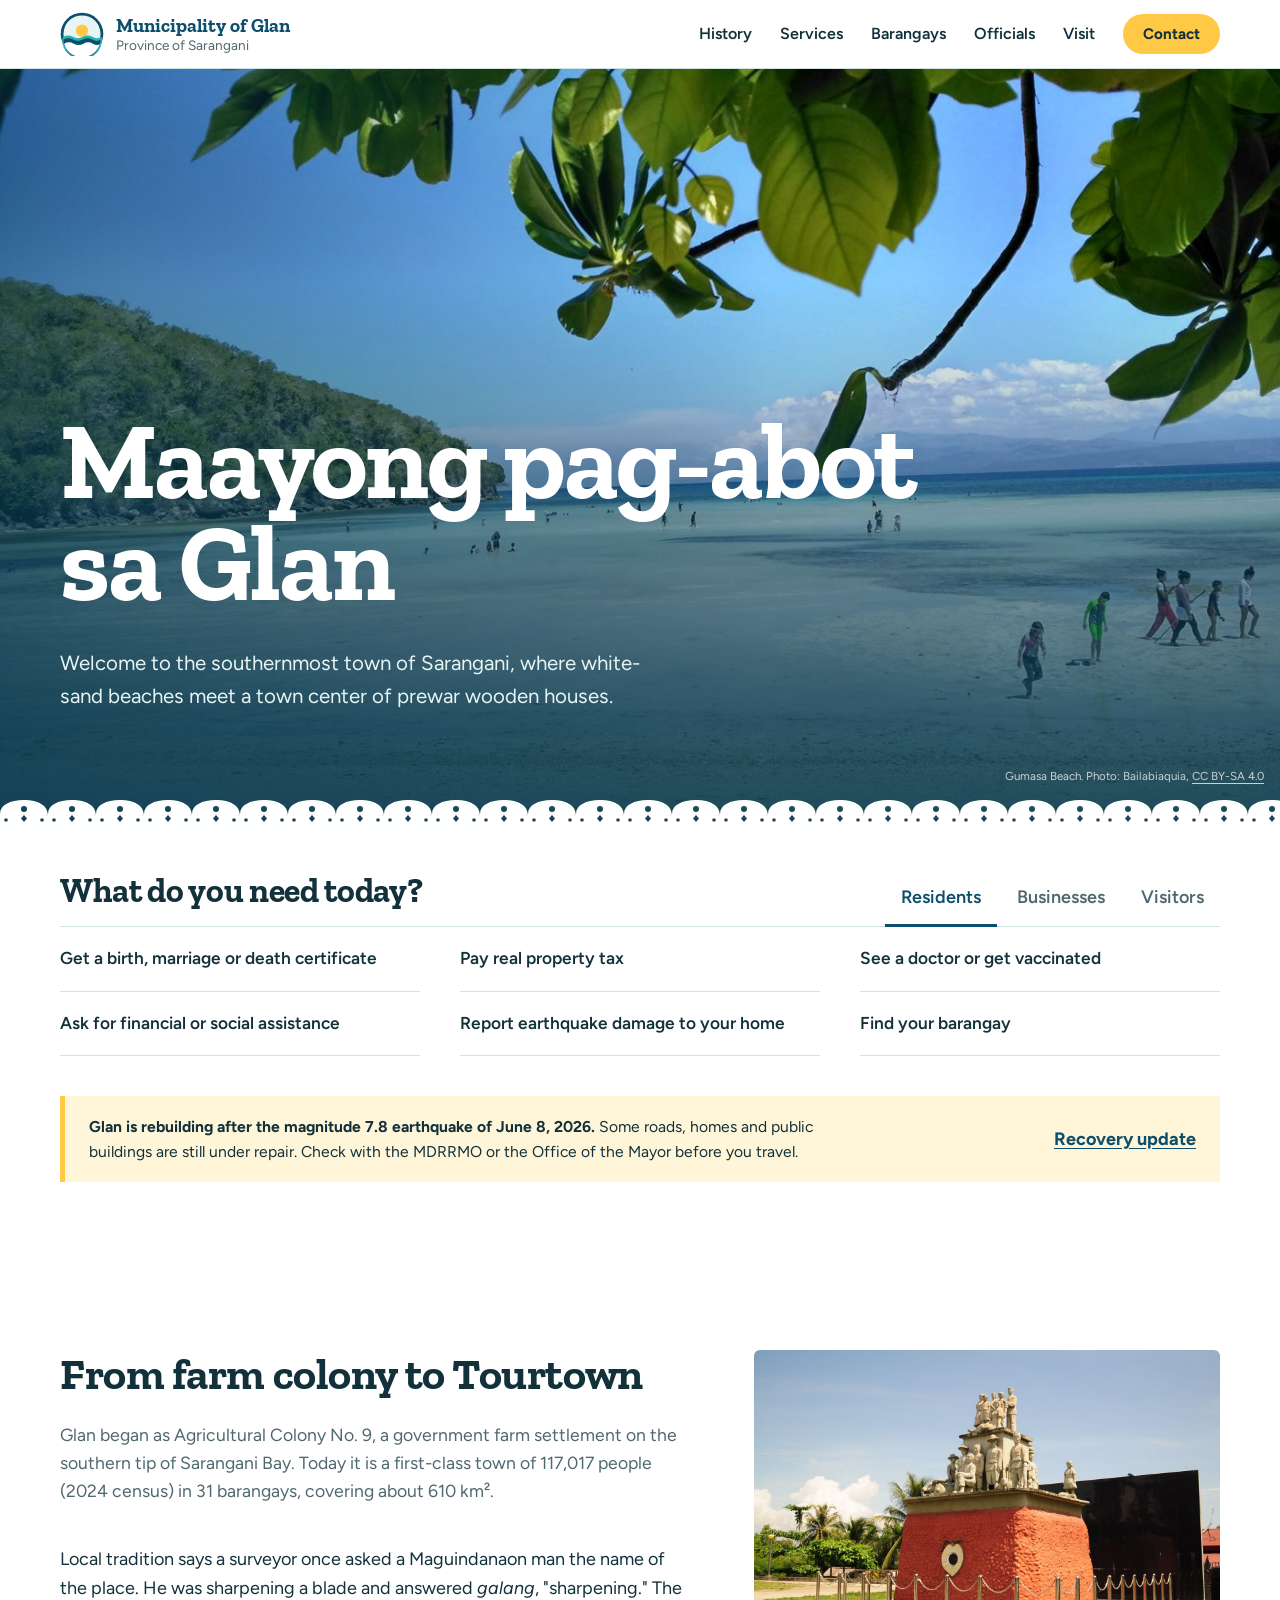
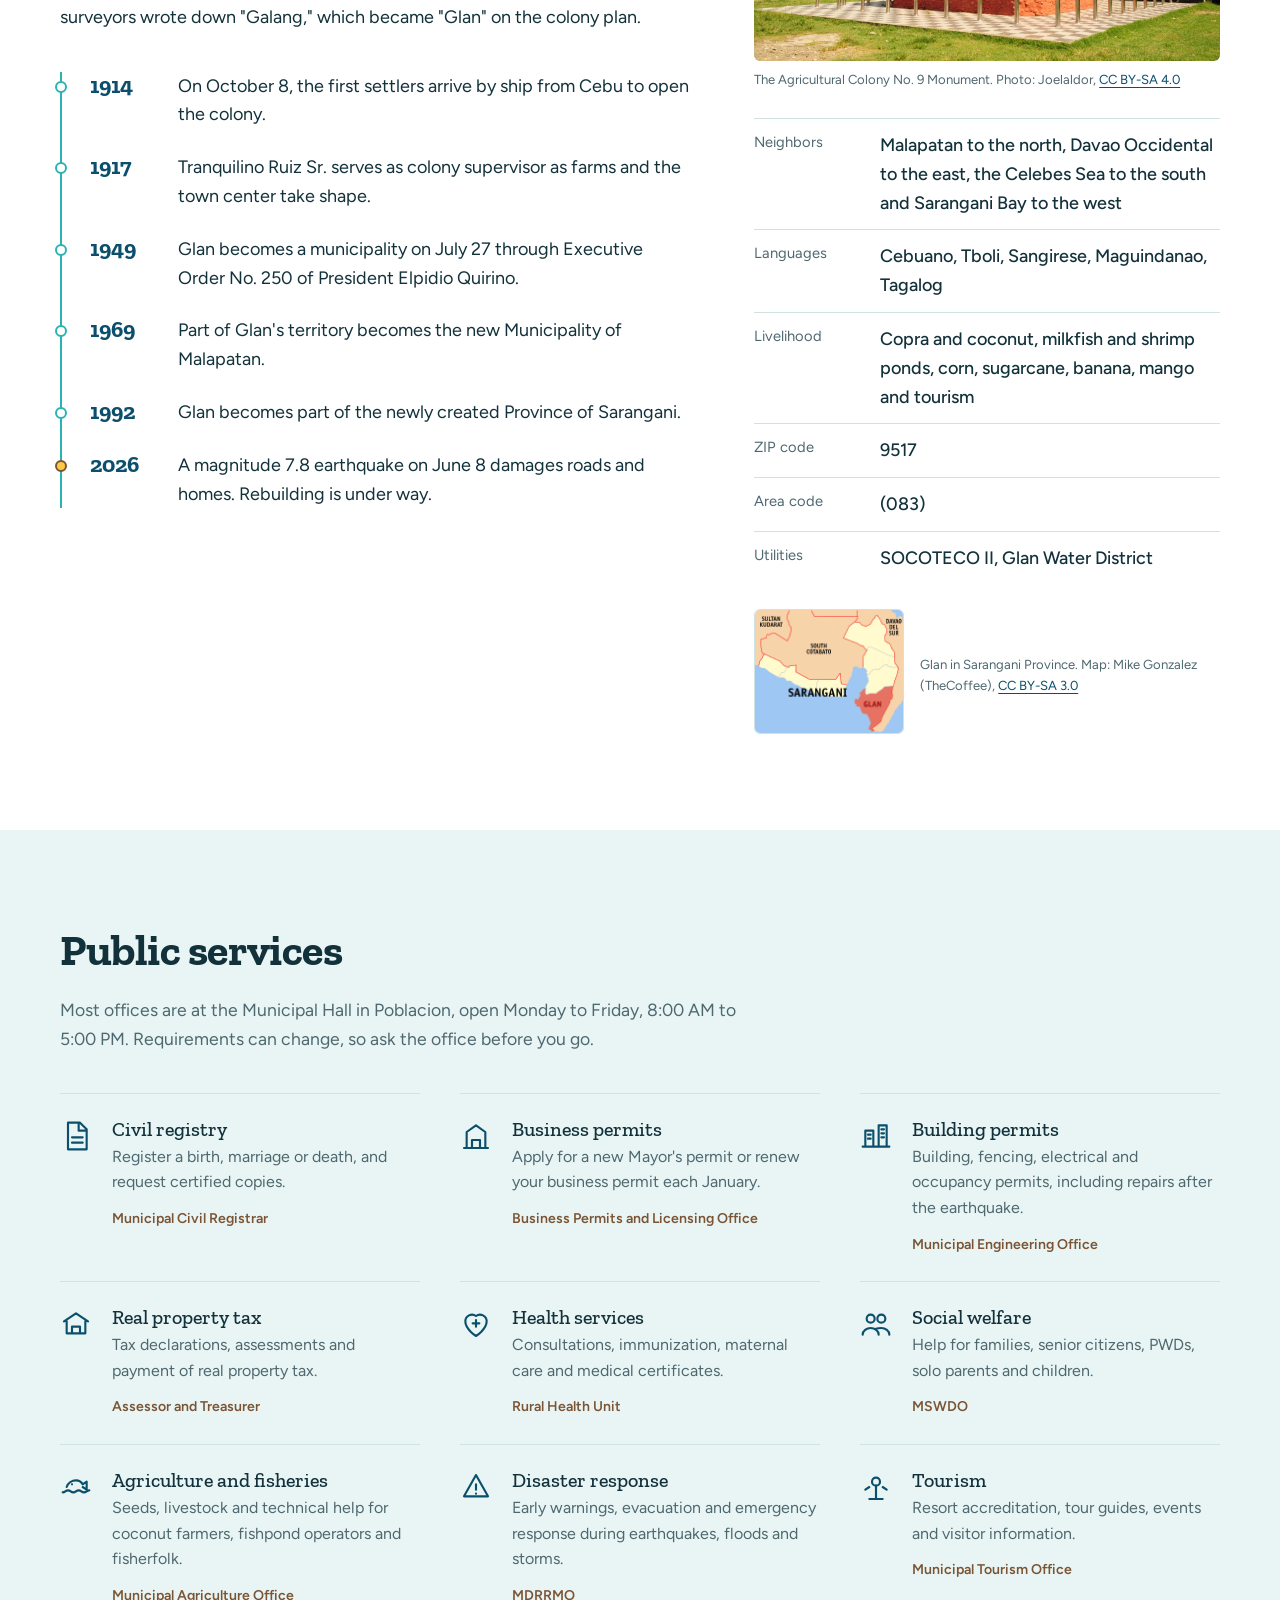
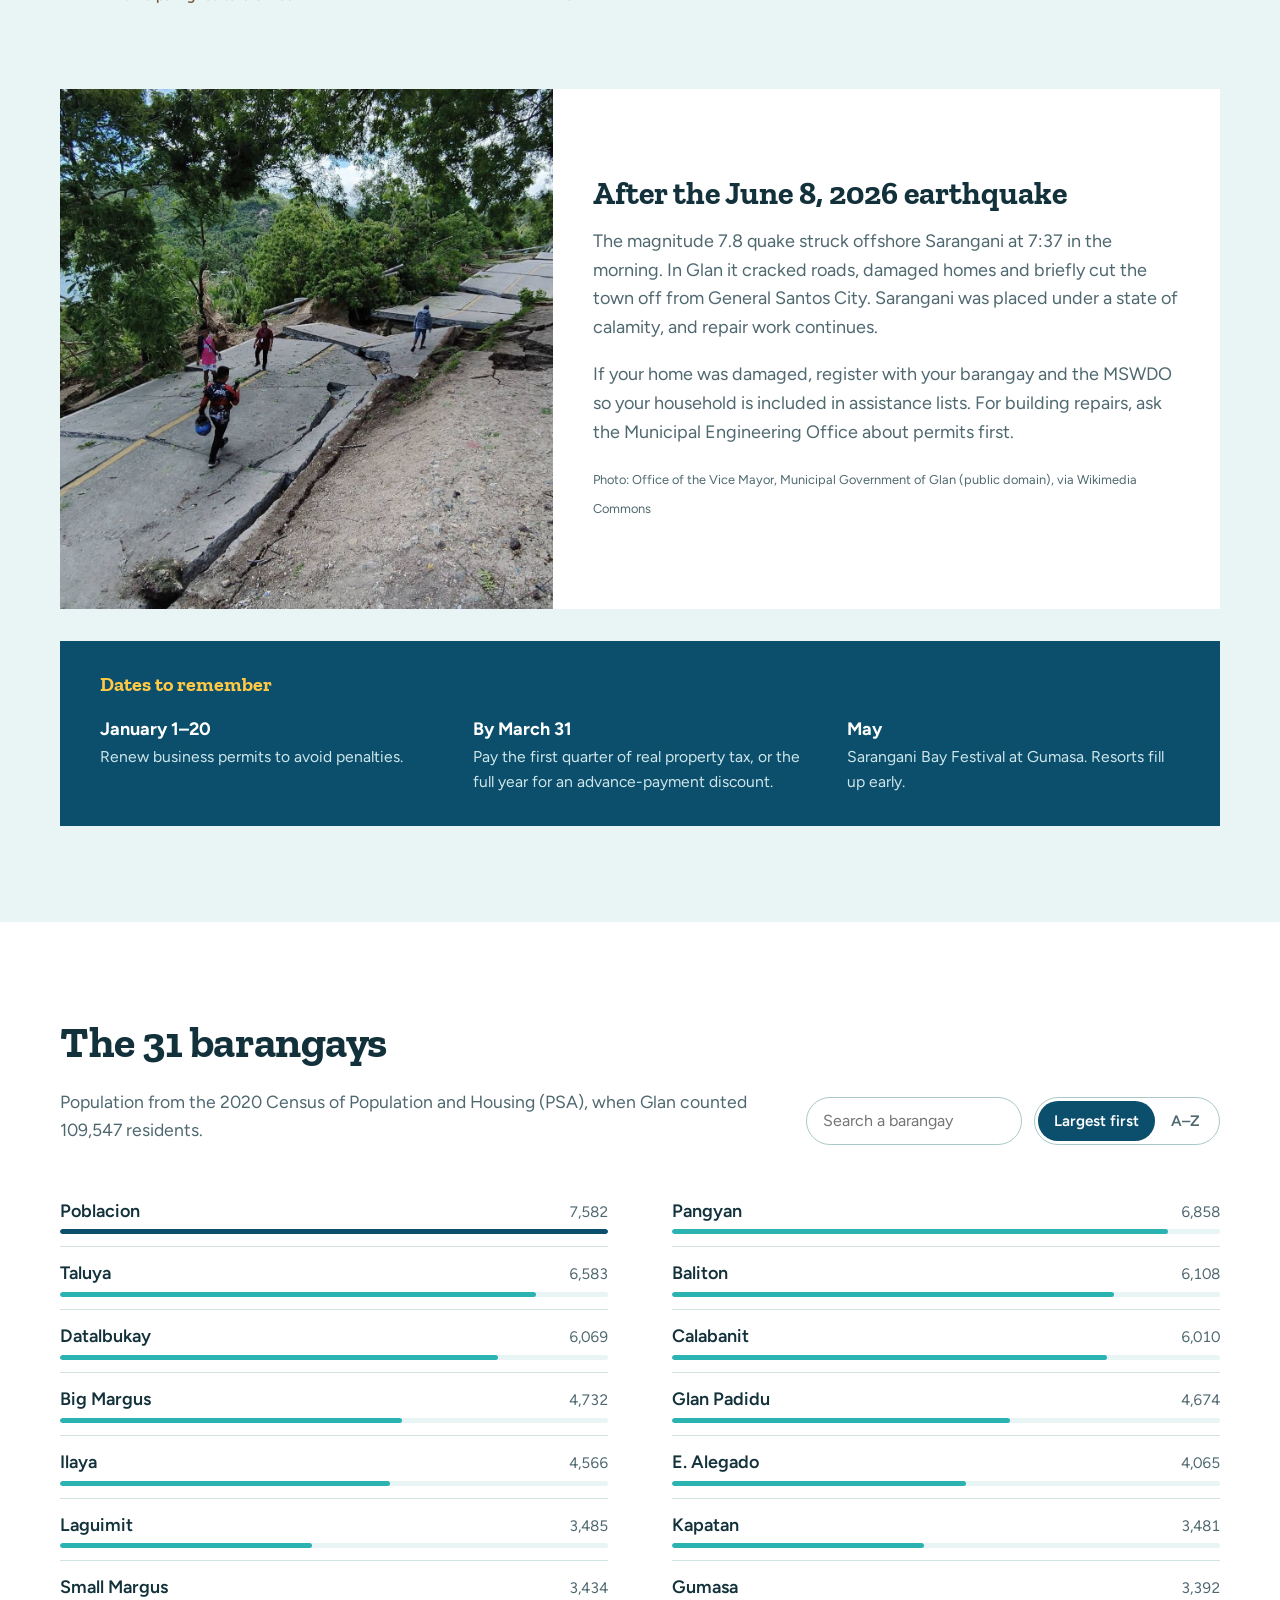
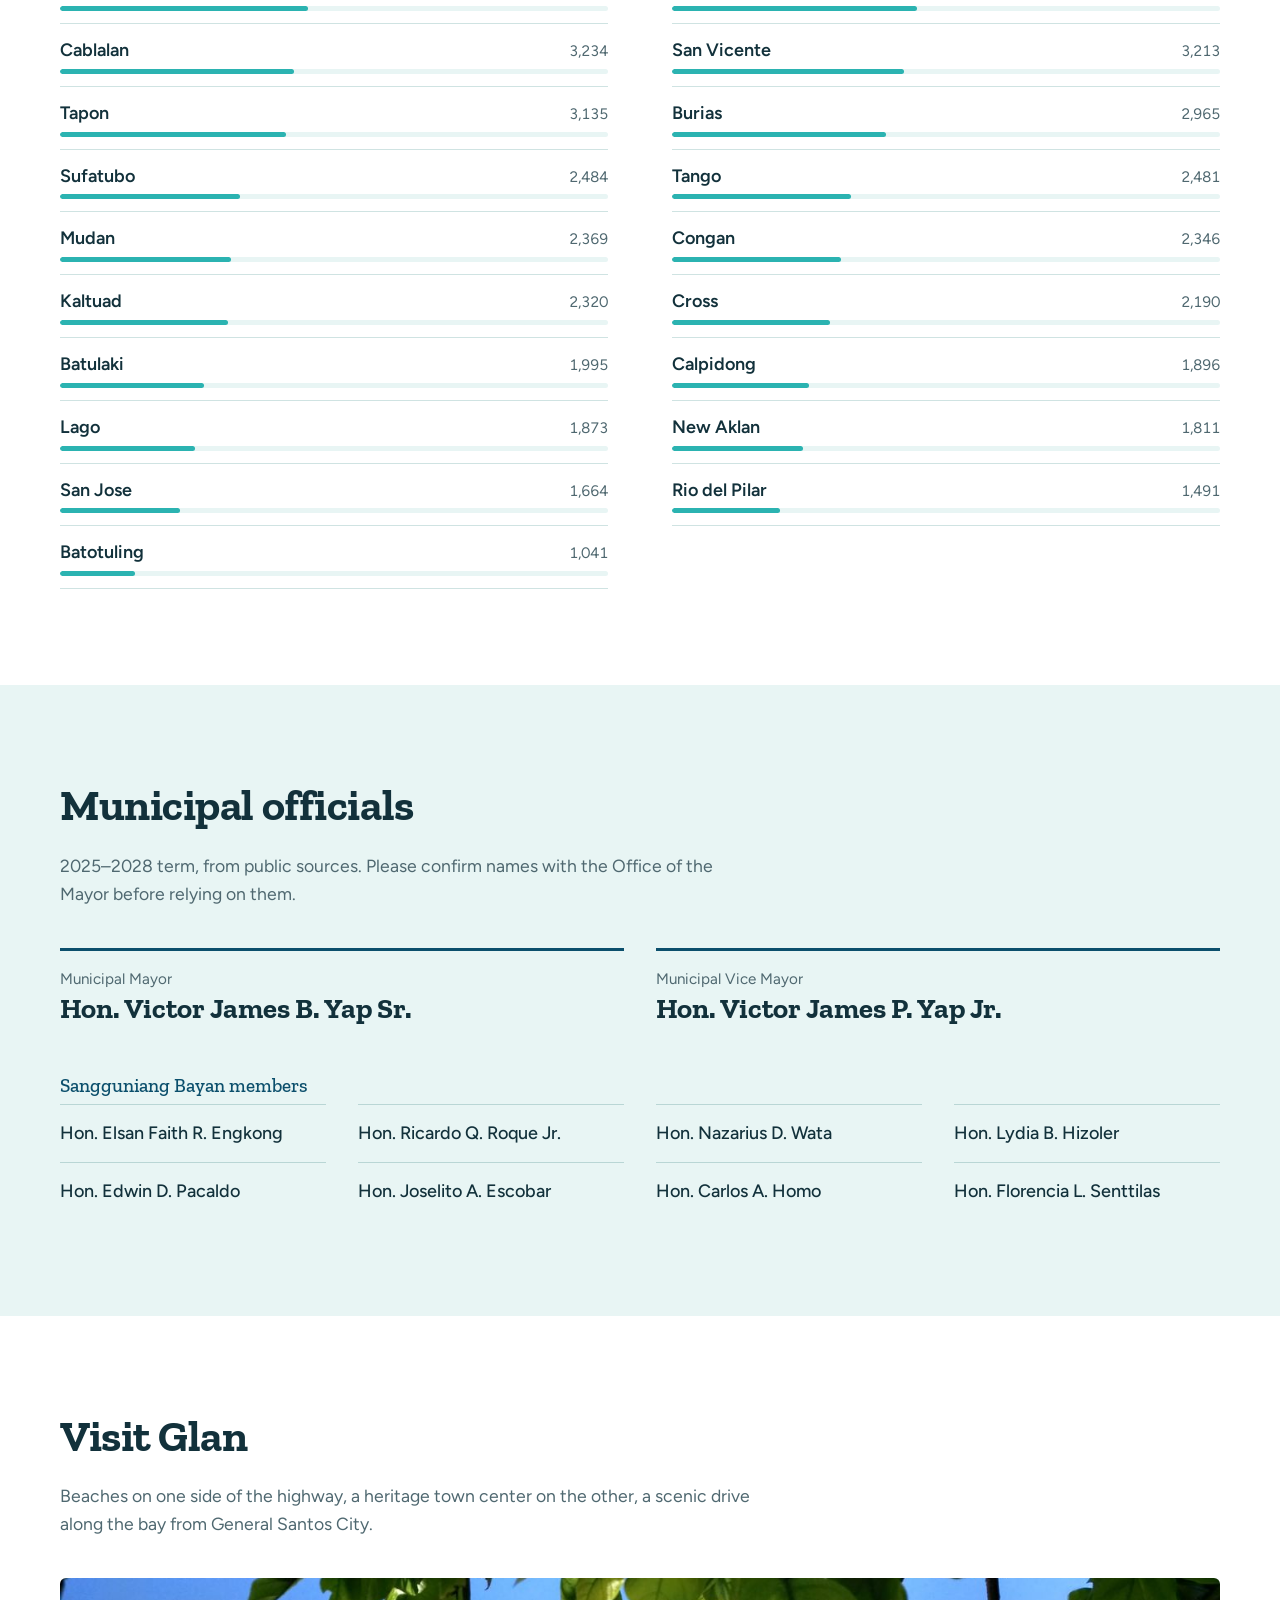
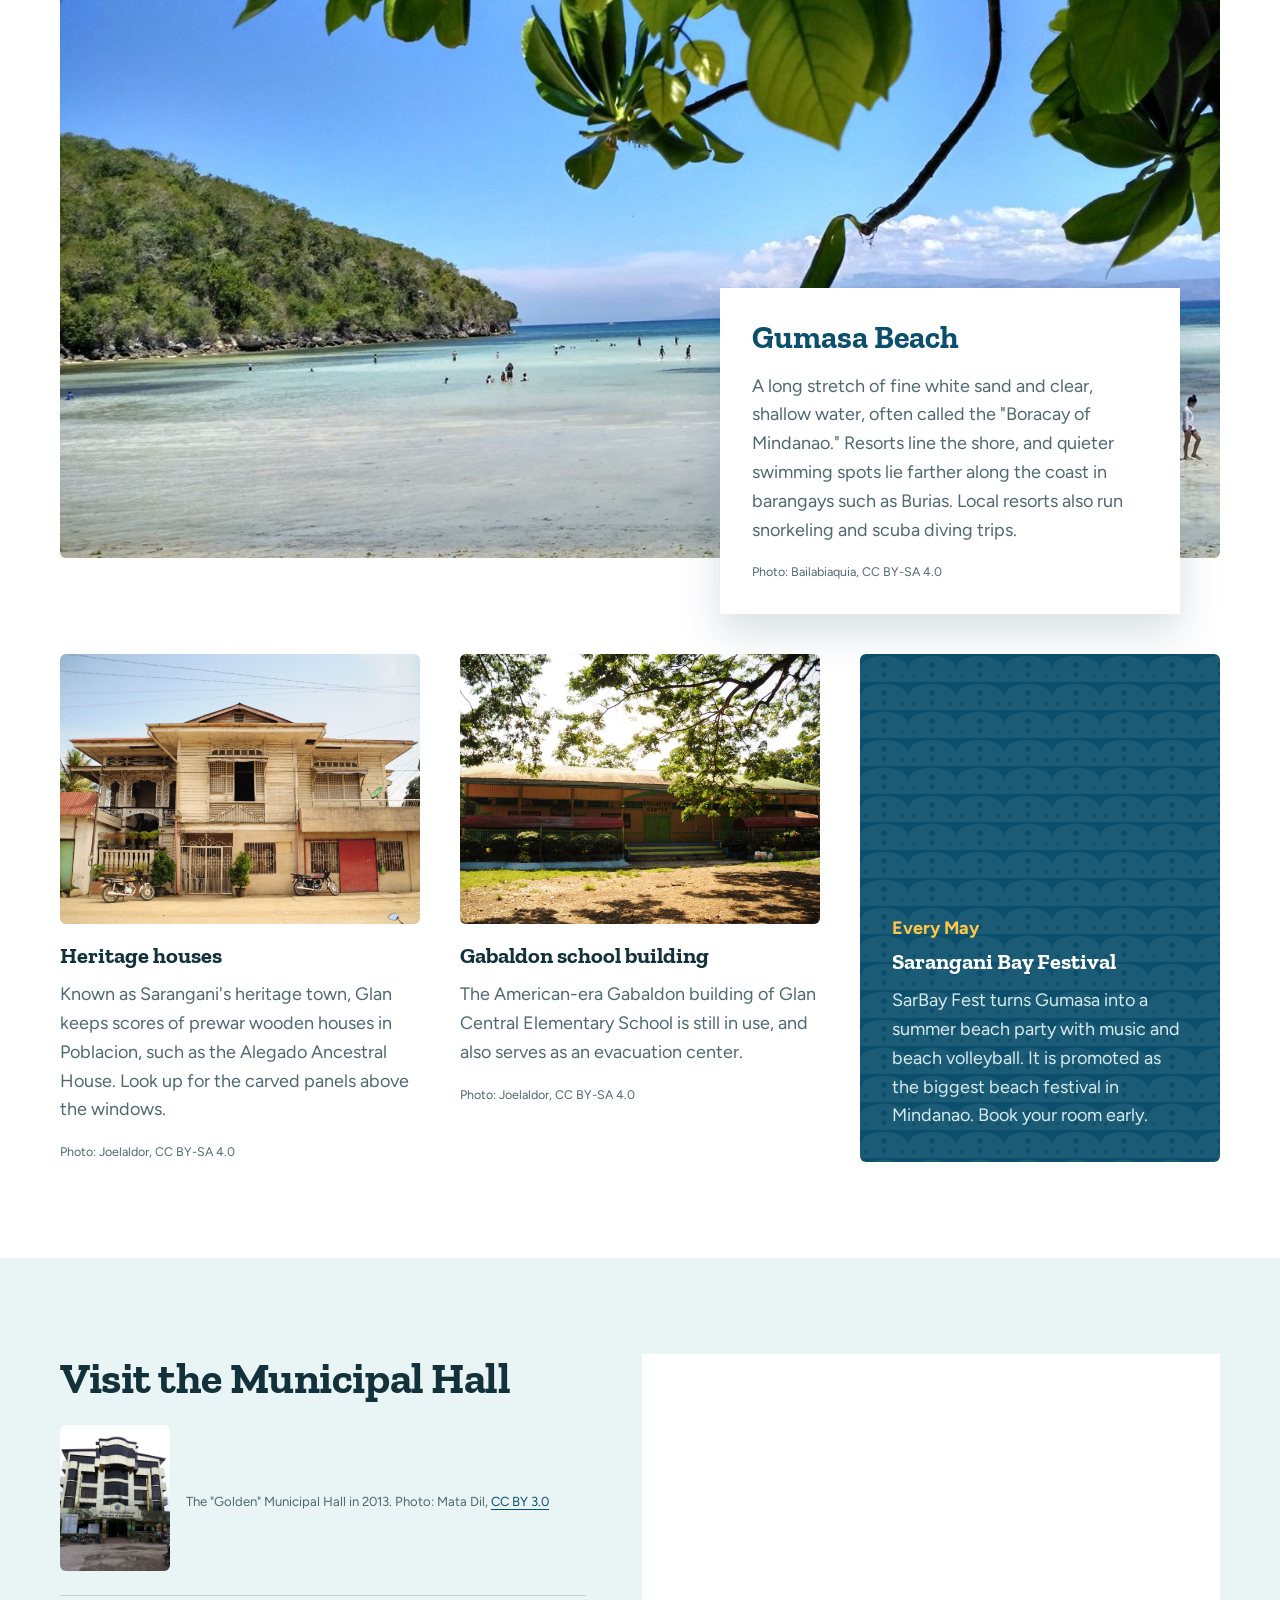
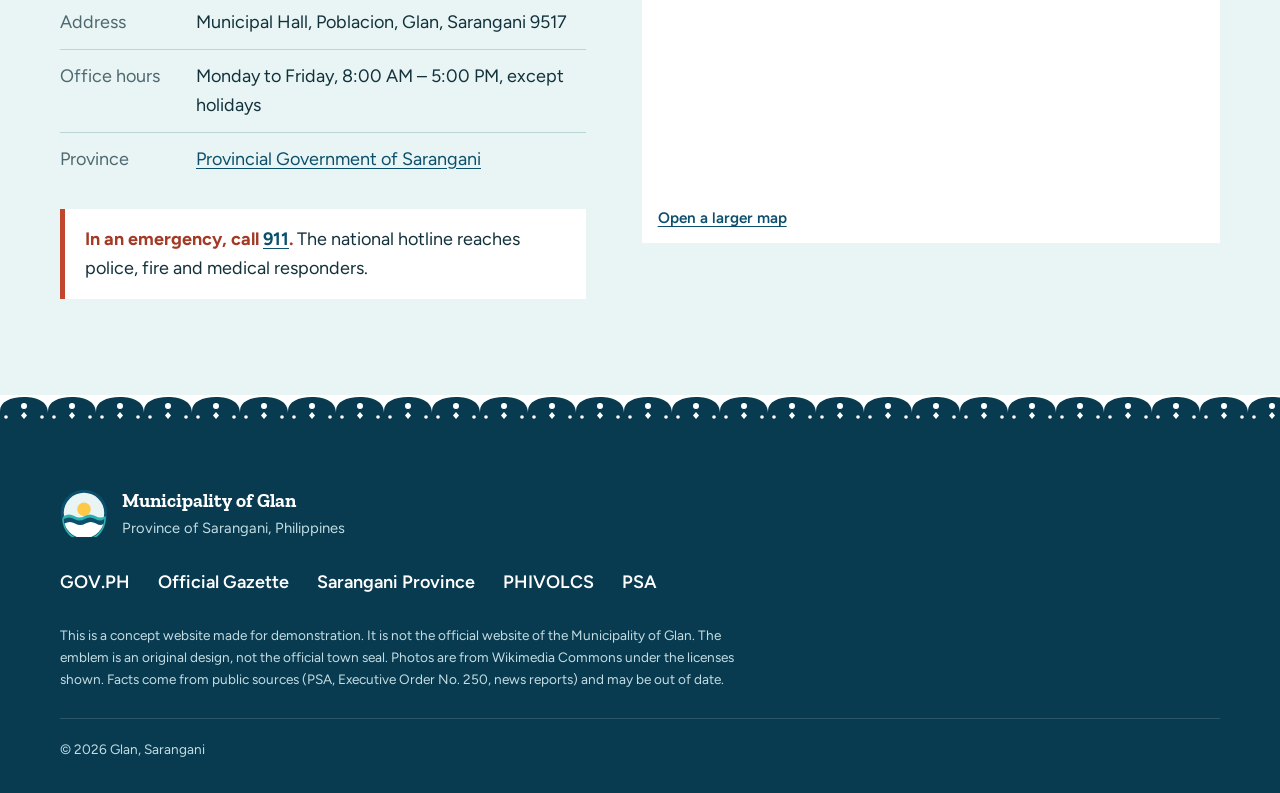
==== commit 9093773f: "Redesign Glan site and remove top bar Remove the government top bar and clock. Rework the page aroun" ====
--- a/glan-lgu/index.html
+++ b/glan-lgu/index.html
@@ -4,337 +4,307 @@
   <meta charset="UTF-8">
   <meta name="viewport" content="width=device-width, initial-scale=1.0">
   <title>Municipality of Glan | Sarangani Province</title>
-  <meta name="description" content="Concept website for the Municipality of Glan, Sarangani Province: Tourtown Glan's history, barangays, officials, public services, Gumasa Beach, heritage houses and contact information.">
+  <meta name="description" content="Concept website for the Municipality of Glan, Sarangani Province: public services, barangays, officials, Gumasa Beach, heritage houses and contact information.">
   <link rel="icon" href="images/emblem.svg" type="image/svg+xml">
   <link rel="preconnect" href="https://fonts.googleapis.com">
   <link rel="preconnect" href="https://fonts.gstatic.com" crossorigin>
-  <link href="https://fonts.googleapis.com/css2?family=Fraunces:opsz,wght@9..144,600;9..144,800&family=Nunito+Sans:wght@400;600;700;800&display=swap" rel="stylesheet">
-  <link rel="stylesheet" href="styles.css?v=1">
+  <link href="https://fonts.googleapis.com/css2?family=Zilla+Slab:ital,wght@0,500;0,700;1,500&family=Figtree:wght@400;500;600;700&display=swap" rel="stylesheet">
+  <link rel="stylesheet" href="styles.css?v=3">
 </head>
 <body>
-
-  <!-- ===== Government top bar ===== -->
-  <div class="topbar">
-    <div class="container topbar-inner">
-      <span>Republic of the Philippines · Province of Sarangani</span>
-      <span class="pst">Philippine Standard Time: <time id="pst-clock">--:--:--</time></span>
-    </div>
-  </div>
+  <a class="skip" href="#main">Skip to content</a>
 
   <!-- ===== Header / Navigation ===== -->
   <header class="site-header">
     <div class="container header-inner">
       <a href="#home" class="brand">
-        <img src="images/emblem.svg" alt="" class="brand-logo" width="50" height="50">
+        <img src="images/emblem.svg" alt="" class="brand-logo" width="44" height="44">
         <span class="brand-text">
           <strong>Municipality of Glan</strong>
-          <small>Province of Sarangani · Region XII</small>
+          <small>Province of Sarangani</small>
         </span>
       </a>
       <button class="nav-toggle" aria-label="Open menu" aria-expanded="false" aria-controls="main-nav">
         <span></span><span></span><span></span>
       </button>
       <nav id="main-nav" class="main-nav">
-        <a href="#about">About</a>
+        <a href="#about">History</a>
+        <a href="#services">Services</a>
         <a href="#barangays">Barangays</a>
         <a href="#officials">Officials</a>
-        <a href="#services">Services</a>
-        <a href="#tourism">Visit Glan</a>
+        <a href="#visit">Visit</a>
         <a href="#contact" class="btn btn-small">Contact</a>
       </nav>
     </div>
   </header>
 
-  <main>
+  <main id="main">
     <!-- ===== Hero ===== -->
     <section id="home" class="hero">
       <div class="container hero-inner">
-        <p class="eyebrow">Tourtown Glan · Settled 1914</p>
-        <h1>Welcome to <span>Glan</span></h1>
-        <p class="lead">The southernmost town of Sarangani, where white-sand beaches meet American-era heritage houses at the mouth of Sarangani Bay.</p>
-        <div class="hero-actions">
-          <a href="#services" class="btn">Public Services</a>
-          <a href="#tourism" class="btn btn-ghost">Visit Glan</a>
-        </div>
+        <h1 lang="ceb">Maayong pag&#8209;abot <br>sa Glan</h1>
+        <p class="lead">Welcome to the southernmost town of Sarangani, where white-sand beaches meet a town center of prewar wooden houses.</p>
       </div>
       <p class="hero-credit">Gumasa Beach. Photo: Bailabiaquia, <a href="https://creativecommons.org/licenses/by-sa/4.0/" target="_blank" rel="noopener">CC BY-SA 4.0</a></p>
-    </section>
-
-    <!-- ===== Quick facts ===== -->
-    <section class="stats" aria-label="Quick facts">
-      <div class="container stats-inner">
-        <div class="stat"><strong>117,017</strong><span>Population (2024 census)</span></div>
-        <div class="stat"><strong>610.30</strong><span>Land area in km²</span></div>
-        <div class="stat"><strong>31</strong><span>Barangays</span></div>
-        <div class="stat"><strong>1st</strong><span>Income class</span></div>
-      </div>
-    </section>
-
-    <!-- ===== Recovery notice ===== -->
-    <div class="container">
-      <aside class="notice" aria-label="Earthquake recovery">
-        <strong>Rebuilding together</strong>
-        <p>Glan was among the hardest-hit towns in the magnitude 7.8 earthquake of <strong>June 8, 2026</strong>. Some roads, homes and public buildings are still under repair. Check with the MDRRMO or the Office of the Mayor for the latest advisories before traveling.</p>
-        <a href="#recovery">Read more</a>
-      </aside>
-    </div>
-
-    <!-- ===== About ===== -->
+      <div class="fret fret-hero" aria-hidden="true"></div>
+    </section>
+
+    <!-- ===== Task finder ===== -->
+    <section class="tasks" aria-labelledby="tasks-title">
+      <div class="container">
+        <div class="tasks-head">
+          <h2 id="tasks-title">What do you need today?</h2>
+          <div class="tabs" role="tablist" aria-label="Choose who you are">
+            <button type="button" role="tab" id="tab-residents" aria-controls="panel-residents" aria-selected="true">Residents</button>
+            <button type="button" role="tab" id="tab-business" aria-controls="panel-business" aria-selected="false" tabindex="-1">Businesses</button>
+            <button type="button" role="tab" id="tab-visitors" aria-controls="panel-visitors" aria-selected="false" tabindex="-1">Visitors</button>
+          </div>
+        </div>
+
+        <ul class="task-list" role="tabpanel" id="panel-residents" aria-labelledby="tab-residents">
+          <li><a href="#svc-civil">Get a birth, marriage or death certificate</a></li>
+          <li><a href="#svc-tax">Pay real property tax</a></li>
+          <li><a href="#svc-health">See a doctor or get vaccinated</a></li>
+          <li><a href="#svc-welfare">Ask for financial or social assistance</a></li>
+          <li><a href="#recovery">Report earthquake damage to your home</a></li>
+          <li><a href="#barangays">Find your barangay</a></li>
+        </ul>
+        <ul class="task-list" role="tabpanel" id="panel-business" aria-labelledby="tab-business" hidden>
+          <li><a href="#svc-business">Apply for or renew a business permit</a></li>
+          <li><a href="#svc-building">Get a building or occupancy permit</a></li>
+          <li><a href="#svc-tourism">Accredit a resort or tour service</a></li>
+          <li><a href="#svc-tax">Pay real property tax</a></li>
+          <li><a href="#svc-agri">Get help for your farm or fishpond</a></li>
+          <li><a href="#reminders">Check yearly deadlines</a></li>
+        </ul>
+        <ul class="task-list" role="tabpanel" id="panel-visitors" aria-labelledby="tab-visitors" hidden>
+          <li><a href="#visit-gumasa">Go to Gumasa Beach</a></li>
+          <li><a href="#visit-heritage">Walk past the heritage houses</a></li>
+          <li><a href="#visit-sarbay">Plan around SarBay Fest in May</a></li>
+          <li><a href="#recovery">Check road conditions after the earthquake</a></li>
+          <li><a href="#contact">Find the Municipal Hall</a></li>
+          <li><a href="#svc-tourism">Contact the Tourism Office</a></li>
+        </ul>
+
+        <aside class="notice" aria-label="Earthquake recovery">
+          <p><strong>Glan is rebuilding after the magnitude 7.8 earthquake of June 8, 2026.</strong> Some roads, homes and public buildings are still under repair. Check with the MDRRMO or the Office of the Mayor before you travel.</p>
+          <a href="#recovery">Recovery update</a>
+        </aside>
+      </div>
+    </section>
+
+    <!-- ===== History ===== -->
     <section id="about" class="section">
       <div class="container about-grid">
-        <div>
-          <p class="eyebrow">About the Town</p>
+        <div class="about-text">
           <h2>From farm colony to Tourtown</h2>
-          <p>The first settlers arrived by ship from Cebu on <strong>October 8, 1914</strong>, to open what the government called <em>Agricultural Colony No. 9</em>. Pioneers such as Tranquilino Ruiz Sr., the colony supervisor, laid out farms and a town center that still has many of its prewar wooden houses.</p>
-          <p>Glan became a municipality on <strong>July 27, 1949</strong>, through Executive Order No. 250 of President Elpidio Quirino. Its territory later gave rise to the Municipality of Malapatan in 1969.</p>
+          <p class="section-lead">Glan began as Agricultural Colony No. 9, a government farm settlement on the southern tip of Sarangani Bay. Today it is a first-class town of 117,017 people (2024 census) in 31 barangays, covering about 610 km².</p>
           <p>Local tradition says a surveyor once asked a Maguindanaon man the name of the place. He was sharpening a blade and answered <em>galang</em>, "sharpening." The surveyors wrote down "Galang," which became "Glan" on the colony plan.</p>
 
-          <figure class="photo-card">
+          <ol class="timeline">
+            <li><b>1914</b><span>On October 8, the first settlers arrive by ship from Cebu to open the colony.</span></li>
+            <li><b>1917</b><span>Tranquilino Ruiz Sr. serves as colony supervisor as farms and the town center take shape.</span></li>
+            <li><b>1949</b><span>Glan becomes a municipality on July 27 through Executive Order No. 250 of President Elpidio Quirino.</span></li>
+            <li><b>1969</b><span>Part of Glan's territory becomes the new Municipality of Malapatan.</span></li>
+            <li><b>1992</b><span>Glan becomes part of the newly created Province of Sarangani.</span></li>
+            <li><b>2026</b><span>A magnitude 7.8 earthquake on June 8 damages roads and homes. Rebuilding is under way.</span></li>
+          </ol>
+        </div>
+
+        <div class="about-side">
+          <figure class="photo">
             <img src="images/colony-monument.jpg" alt="Monument with sculpted settlers, soldiers and a carabao on a red stone base" width="1400" height="930" loading="lazy">
-            <figcaption>The Agricultural Colony No. 9 Monument honors Glan's first settlers. Photo: Joelaldor, <a href="https://creativecommons.org/licenses/by-sa/4.0/" target="_blank" rel="noopener">CC BY-SA 4.0</a>, via Wikimedia Commons</figcaption>
+            <figcaption>The Agricultural Colony No. 9 Monument. Photo: Joelaldor, <a href="https://creativecommons.org/licenses/by-sa/4.0/" target="_blank" rel="noopener">CC BY-SA 4.0</a></figcaption>
           </figure>
-        </div>
-        <div>
+          <dl class="facts">
+            <div><dt>Neighbors</dt><dd>Malapatan to the north, Davao Occidental to the east, the Celebes Sea to the south and Sarangani Bay to the west</dd></div>
+            <div><dt>Languages</dt><dd>Cebuano, Tboli, Sangirese, Maguindanao, Tagalog</dd></div>
+            <div><dt>Livelihood</dt><dd>Copra and coconut, milkfish and shrimp ponds, corn, sugarcane, banana, mango and tourism</dd></div>
+            <div><dt>ZIP code</dt><dd>9517</dd></div>
+            <div><dt>Area code</dt><dd>(083)</dd></div>
+            <div><dt>Utilities</dt><dd>SOCOTECO II, Glan Water District</dd></div>
+          </dl>
           <figure class="locator">
             <img src="images/locator-map.png" alt="Map of Sarangani Province with Glan highlighted in red" width="300" height="250" loading="lazy">
-            <figcaption>Glan in Sarangani Province. Map: Mike Gonzalez (TheCoffee), <a href="https://creativecommons.org/licenses/by-sa/3.0/" target="_blank" rel="noopener">CC BY-SA 3.0</a>, via Wikimedia Commons</figcaption>
+            <figcaption>Glan in Sarangani Province. Map: Mike Gonzalez (TheCoffee), <a href="https://creativecommons.org/licenses/by-sa/3.0/" target="_blank" rel="noopener">CC BY-SA 3.0</a></figcaption>
           </figure>
-          <ul class="facts">
-            <li><span>Settled</span><strong>October 8, 1914</strong></li>
-            <li><span>Town since</span><strong>July 27, 1949 (EO No. 250)</strong></li>
-            <li><span>Neighbors</span><strong>Malapatan (north), Davao Occidental (east), Celebes Sea (south), Sarangani Bay (west)</strong></li>
-            <li><span>Languages</span><strong>Cebuano, Tboli, Sangirese, Maguindanao, Tagalog</strong></li>
-            <li><span>Economy</span><strong>Copra and coconut, milkfish and shrimp farming, corn, sugarcane, banana, mango, tourism</strong></li>
-            <li><span>ZIP code</span><strong>9517</strong></li>
-            <li><span>Area code</span><strong>(083)</strong></li>
-            <li><span>Utilities</span><strong>SOCOTECO II, Glan Water District</strong></li>
-          </ul>
-        </div>
-      </div>
-    </section>
-
-    <!-- ===== Barangays ===== -->
-    <section id="barangays" class="section tint">
-      <div class="container">
-        <p class="eyebrow">Our Communities</p>
-        <h2>The 31 barangays of Glan</h2>
-        <p class="section-lead">Population figures are from the 2020 Census of Population and Housing (PSA), when the town counted 109,547 residents.</p>
-
-        <div class="brgy-tools">
-          <label class="search">
-            <span class="sr-only">Search barangays</span>
-            <input type="search" id="brgy-search" placeholder="Search a barangay…">
-          </label>
-          <div class="sort" role="group" aria-label="Sort barangays">
-            <button type="button" data-sort="pop" class="active">By population</button>
-            <button type="button" data-sort="name">A–Z</button>
-          </div>
-        </div>
-
-        <ul class="brgy-list" id="brgy-list"></ul>
-        <p class="brgy-empty" id="brgy-empty" hidden>No barangay matches your search.</p>
-      </div>
-    </section>
-
-    <!-- ===== Officials ===== -->
-    <section id="officials" class="section">
-      <div class="container">
-        <p class="eyebrow">Local Government</p>
-        <h2>Municipal officials</h2>
-        <p class="section-lead">Names are taken from public sources for the 2025–2028 term. Please confirm them with the Office of the Mayor before relying on them.</p>
-
-        <div class="exec">
-          <article class="official official-lead">
-            <span class="avatar" aria-hidden="true">VY</span>
-            <div><strong>Hon. Victor James B. Yap Sr.</strong><span>Municipal Mayor</span></div>
-          </article>
-          <article class="official official-lead">
-            <span class="avatar" aria-hidden="true">VY</span>
-            <div><strong>Hon. Victor James P. Yap Jr.</strong><span>Municipal Vice Mayor</span></div>
-          </article>
-        </div>
-
-        <h3 class="sub">Sangguniang Bayan members</h3>
-        <ul class="council">
-          <li class="official"><span class="avatar" aria-hidden="true">EE</span><div><strong>Hon. Elsan Faith R. Engkong</strong><span>SB Member</span></div></li>
-          <li class="official"><span class="avatar" aria-hidden="true">RR</span><div><strong>Hon. Ricardo Q. Roque Jr.</strong><span>SB Member</span></div></li>
-          <li class="official"><span class="avatar" aria-hidden="true">NW</span><div><strong>Hon. Nazarius D. Wata</strong><span>SB Member</span></div></li>
-          <li class="official"><span class="avatar" aria-hidden="true">LH</span><div><strong>Hon. Lydia B. Hizoler</strong><span>SB Member</span></div></li>
-          <li class="official"><span class="avatar" aria-hidden="true">EP</span><div><strong>Hon. Edwin D. Pacaldo</strong><span>SB Member</span></div></li>
-          <li class="official"><span class="avatar" aria-hidden="true">JE</span><div><strong>Hon. Joselito A. Escobar</strong><span>SB Member</span></div></li>
-          <li class="official"><span class="avatar" aria-hidden="true">CH</span><div><strong>Hon. Carlos A. Homo</strong><span>SB Member</span></div></li>
-          <li class="official"><span class="avatar" aria-hidden="true">FS</span><div><strong>Hon. Florencia L. Senttilas</strong><span>SB Member</span></div></li>
-        </ul>
+        </div>
       </div>
     </section>
 
     <!-- ===== Services ===== -->
-    <section id="services" class="section tint">
-      <div class="container">
-        <p class="eyebrow">Frontline Services</p>
-        <h2>How can we help you?</h2>
-        <p class="section-lead">Most services are available at the Municipal Hall in Poblacion, Monday to Friday, 8:00 AM to 5:00 PM. Requirements can change, so ask the office before you go.</p>
-
-        <div class="services">
-          <article class="service">
+    <section id="services" class="section section-water">
+      <div class="container">
+        <h2>Public services</h2>
+        <p class="section-lead">Most offices are at the Municipal Hall in Poblacion, open Monday to Friday, 8:00 AM to 5:00 PM. Requirements can change, so ask the office before you go.</p>
+
+        <ul class="service-list">
+          <li id="svc-civil">
             <svg viewBox="0 0 24 24" aria-hidden="true"><path d="M6 2h9l5 5v15H6z M14 2v6h6 M9 13h8 M9 17h8"/></svg>
-            <h3>Civil Registry</h3>
-            <p>Registration and copies of birth, marriage and death records.</p>
-            <span class="office">Municipal Civil Registrar</span>
-          </article>
-          <article class="service">
+            <div><h3>Civil registry</h3><p>Register a birth, marriage or death, and request certified copies.</p><span class="office">Municipal Civil Registrar</span></div>
+          </li>
+          <li id="svc-business">
             <svg viewBox="0 0 24 24" aria-hidden="true"><path d="M3 21h18 M5 21V9l7-5 7 5v12 M9 21v-6h6v6"/></svg>
-            <h3>Business Permits</h3>
-            <p>New applications and yearly renewal of Mayor's and business permits.</p>
-            <span class="office">BPLO</span>
-          </article>
-          <article class="service">
+            <div><h3>Business permits</h3><p>Apply for a new Mayor's permit or renew your business permit each January.</p><span class="office">Business Permits and Licensing Office</span></div>
+          </li>
+          <li id="svc-building">
+            <svg viewBox="0 0 24 24" aria-hidden="true"><path d="M2 20h20 M4 20V8h6v12 M14 20V4h6v16 M6 11h2 M6 14h2 M16 7h2 M16 10h2 M16 13h2"/></svg>
+            <div><h3>Building permits</h3><p>Building, fencing, electrical and occupancy permits, including repairs after the earthquake.</p><span class="office">Municipal Engineering Office</span></div>
+          </li>
+          <li id="svc-tax">
             <svg viewBox="0 0 24 24" aria-hidden="true"><path d="M3 10l9-6 9 6 M5 10v9h14v-9 M9 19v-5h6v5"/></svg>
-            <h3>Real Property Tax</h3>
-            <p>Tax declarations, assessments and payment of real property tax.</p>
-            <span class="office">Assessor &amp; Treasurer</span>
-          </article>
-          <article class="service">
+            <div><h3>Real property tax</h3><p>Tax declarations, assessments and payment of real property tax.</p><span class="office">Assessor and Treasurer</span></div>
+          </li>
+          <li id="svc-health">
             <svg viewBox="0 0 24 24" aria-hidden="true"><path d="M12 21s-8-5-8-11a5 5 0 0 1 8-4 5 5 0 0 1 8 4c0 6-8 11-8 11z M12 9v5 M9.5 11.5h5"/></svg>
-            <h3>Health Services</h3>
-            <p>Consultations, immunization, maternal care and medical certificates.</p>
-            <span class="office">Rural Health Unit</span>
-          </article>
-          <article class="service">
+            <div><h3>Health services</h3><p>Consultations, immunization, maternal care and medical certificates.</p><span class="office">Rural Health Unit</span></div>
+          </li>
+          <li id="svc-welfare">
             <svg viewBox="0 0 24 24" aria-hidden="true"><path d="M8 11a3 3 0 1 0 0-6 3 3 0 0 0 0 6z M16 11a3 3 0 1 0 0-6 3 3 0 0 0 0 6z M2 20c0-3 3-5 6-5s6 2 6 5 M12 15.5c1-.3 2.4-.5 4-.5 3 0 6 2 6 5"/></svg>
-            <h3>Social Welfare</h3>
-            <p>Assistance for families, senior citizens, PWDs, solo parents and children.</p>
-            <span class="office">MSWDO</span>
-          </article>
-          <article class="service">
+            <div><h3>Social welfare</h3><p>Help for families, senior citizens, PWDs, solo parents and children.</p><span class="office">MSWDO</span></div>
+          </li>
+          <li id="svc-agri">
             <svg viewBox="0 0 24 24" aria-hidden="true"><path d="M2 16c2 0 2-1.5 4-1.5s2 1.5 4 1.5 2-1.5 4-1.5 2 1.5 4 1.5 2-1.5 4-1.5 M5 12c1-3 4-5 7-5 2 0 4 1 5 3l3-2v6l-3-2 M9 10h.01"/></svg>
-            <h3>Agriculture &amp; Fisheries</h3>
-            <p>Support for coconut farmers, fishpond operators and fisherfolk.</p>
-            <span class="office">Municipal Agriculture Office</span>
-          </article>
-          <article class="service">
+            <div><h3>Agriculture and fisheries</h3><p>Seeds, livestock and technical help for coconut farmers, fishpond operators and fisherfolk.</p><span class="office">Municipal Agriculture Office</span></div>
+          </li>
+          <li id="svc-drrm">
             <svg viewBox="0 0 24 24" aria-hidden="true"><path d="M12 3l9 16H3z M12 10v4 M12 17h.01"/></svg>
-            <h3>Disaster Response</h3>
-            <p>Early warnings, evacuation and emergency response during calamities.</p>
-            <span class="office">MDRRMO</span>
-          </article>
-          <article class="service">
+            <div><h3>Disaster response</h3><p>Early warnings, evacuation and emergency response during earthquakes, floods and storms.</p><span class="office">MDRRMO</span></div>
+          </li>
+          <li id="svc-tourism">
             <svg viewBox="0 0 24 24" aria-hidden="true"><circle cx="12" cy="8" r="3"/><path d="M12 11v10 M7 21h10 M4 14l3-2 M20 14l-3-2"/></svg>
-            <h3>Tourism Office</h3>
-            <p>Resort accreditation, tour guides, events and visitor information.</p>
-            <span class="office">Municipal Tourism Office</span>
-          </article>
-        </div>
+            <div><h3>Tourism</h3><p>Resort accreditation, tour guides, events and visitor information.</p><span class="office">Municipal Tourism Office</span></div>
+          </li>
+        </ul>
 
         <figure class="feature" id="recovery">
           <img src="images/quake-highway.jpg" alt="Residents walk along a cracked and buckled highway beside the coast in Glan" width="1165" height="1400" loading="lazy">
           <figcaption>
-            <span class="tag">Earthquake recovery</span>
             <h3>After the June 8, 2026 earthquake</h3>
             <p>The magnitude 7.8 quake struck offshore Sarangani at 7:37 in the morning. In Glan it cracked roads, damaged homes and briefly cut the town off from General Santos City. Sarangani was placed under a state of calamity, and repair work continues.</p>
-            <p>If your home was damaged, register with your barangay and the MSWDO so your household can be included in assistance lists.</p>
+            <p>If your home was damaged, register with your barangay and the MSWDO so your household is included in assistance lists. For building repairs, ask the Municipal Engineering Office about permits first.</p>
             <small>Photo: Office of the Vice Mayor, Municipal Government of Glan (public domain), via Wikimedia Commons</small>
           </figcaption>
         </figure>
 
-        <div class="reminders">
-          <h3>Yearly reminders</h3>
-          <ul>
-            <li><strong>January 1–20</strong><span>Renew business permits to avoid penalties.</span></li>
-            <li><strong>On or before March 31</strong><span>Pay the first quarter of real property tax, or the full year to qualify for an advance-payment discount.</span></li>
-            <li><strong>May</strong><span>Sarangani Bay Festival (SarBay Fest) at Gumasa. Resorts fill up early.</span></li>
-          </ul>
-        </div>
-      </div>
-    </section>
-
-    <!-- ===== Tourism & Heritage ===== -->
-    <section id="tourism" class="section">
-      <div class="container">
-        <p class="eyebrow">Tourism &amp; Heritage</p>
-        <h2>Discover Glan</h2>
-        <p class="section-lead">Beaches on one side of the highway, a heritage town center on the other. Glan is a scenic drive along the bay from General Santos City.</p>
-
-        <div class="tour-grid">
-          <article class="tour tour-wide">
-            <img src="images/gumasa-beach.jpg" alt="Shallow turquoise water and white sand at Gumasa Beach under a leafy tree" width="1400" height="1050" loading="lazy">
-            <div class="tour-body">
-              <span class="tag">Barangay Gumasa</span>
-              <h3>Gumasa Beach</h3>
-              <p>A long stretch of fine white sand and clear, shallow water, often called the "Boracay of Mindanao." It is Sarangani's best-known beach, lined with resorts and quiet coves.</p>
-              <small class="credit">Photo: Bailabiaquia, CC BY-SA 4.0</small>
+        <div class="reminders" id="reminders">
+          <h3>Dates to remember</h3>
+          <dl>
+            <div><dt>January 1–20</dt><dd>Renew business permits to avoid penalties.</dd></div>
+            <div><dt>By March 31</dt><dd>Pay the first quarter of real property tax, or the full year for an advance-payment discount.</dd></div>
+            <div><dt>May</dt><dd>Sarangani Bay Festival at Gumasa. Resorts fill up early.</dd></div>
+          </dl>
+        </div>
+      </div>
+    </section>
+
+    <!-- ===== Barangays ===== -->
+    <section id="barangays" class="section">
+      <div class="container">
+        <div class="brgy-head-row">
+          <div>
+            <h2>The 31 barangays</h2>
+            <p class="section-lead">Population from the 2020 Census of Population and Housing (PSA), when Glan counted 109,547 residents.</p>
+          </div>
+          <div class="brgy-tools">
+            <label class="search">
+              <span class="sr-only">Search barangays</span>
+              <input type="search" id="brgy-search" placeholder="Search a barangay">
+            </label>
+            <div class="sort" role="group" aria-label="Sort barangays">
+              <button type="button" data-sort="pop" aria-pressed="true">Largest first</button>
+              <button type="button" data-sort="name" aria-pressed="false">A–Z</button>
             </div>
+          </div>
+        </div>
+
+        <ol class="brgy-list" id="brgy-list"></ol>
+        <p class="brgy-empty" id="brgy-empty" hidden>No barangay matches your search. Check the spelling, or clear the box to see all 31.</p>
+      </div>
+    </section>
+
+    <!-- ===== Officials ===== -->
+    <section id="officials" class="section section-water">
+      <div class="container">
+        <h2>Municipal officials</h2>
+        <p class="section-lead">2025–2028 term, from public sources. Please confirm names with the Office of the Mayor before relying on them.</p>
+
+        <div class="exec">
+          <div><span>Municipal Mayor</span><strong>Hon. Victor James B. Yap Sr.</strong></div>
+          <div><span>Municipal Vice Mayor</span><strong>Hon. Victor James P. Yap Jr.</strong></div>
+        </div>
+
+        <h3 class="sub">Sangguniang Bayan members</h3>
+        <ul class="council">
+          <li>Hon. Elsan Faith R. Engkong</li>
+          <li>Hon. Ricardo Q. Roque Jr.</li>
+          <li>Hon. Nazarius D. Wata</li>
+          <li>Hon. Lydia B. Hizoler</li>
+          <li>Hon. Edwin D. Pacaldo</li>
+          <li>Hon. Joselito A. Escobar</li>
+          <li>Hon. Carlos A. Homo</li>
+          <li>Hon. Florencia L. Senttilas</li>
+        </ul>
+      </div>
+    </section>
+
+    <!-- ===== Visit ===== -->
+    <section id="visit" class="section">
+      <div class="container">
+        <h2>Visit Glan</h2>
+        <p class="section-lead">Beaches on one side of the highway, a heritage town center on the other, a scenic drive along the bay from General Santos City.</p>
+
+        <article class="spot-feature" id="visit-gumasa">
+          <img src="images/gumasa-beach.jpg" alt="Shallow turquoise water and white sand at Gumasa Beach under a leafy tree" width="1400" height="1050" loading="lazy">
+          <div class="spot-card">
+            <h3>Gumasa Beach</h3>
+            <p>A long stretch of fine white sand and clear, shallow water, often called the "Boracay of Mindanao." Resorts line the shore, and quieter swimming spots lie farther along the coast in barangays such as Burias. Local resorts also run snorkeling and scuba diving trips.</p>
+            <small>Photo: Bailabiaquia, CC BY-SA 4.0</small>
+          </div>
+        </article>
+
+        <div class="spots">
+          <article class="spot" id="visit-heritage">
+            <img src="images/alegado-house.jpg" alt="Two-storey wooden ancestral house with carved wood panels and sliding windows" width="1400" height="930" loading="lazy">
+            <h3>Heritage houses</h3>
+            <p>Known as Sarangani's heritage town, Glan keeps scores of prewar wooden houses in Poblacion, such as the Alegado Ancestral House. Look up for the carved panels above the windows.</p>
+            <small>Photo: Joelaldor, CC BY-SA 4.0</small>
           </article>
-
-          <article class="tour">
-            <div class="tour-art" aria-hidden="true">
-              <svg viewBox="0 0 200 120"><circle cx="100" cy="30" r="10"/><path d="M40 100 V48 M160 100 V48 M40 52 H160 M40 70 H160 M60 52 V70 M80 52 V70 M100 52 V70 M120 52 V70 M140 52 V70 M10 100 H190"/></svg>
-            </div>
-            <div class="tour-body">
-              <span class="tag">Every May</span>
-              <h3>Sarangani Bay Festival</h3>
-              <p>SarBay Fest is a summer beach party at Gumasa with music, concerts and beach volleyball. It is promoted as the biggest beach festival in Mindanao.</p>
-            </div>
+          <article class="spot" id="visit-gabaldon">
+            <img src="images/gabaldon-school.jpg" alt="Long wooden Gabaldon school building painted orange and green, shaded by a large tree" width="1400" height="930" loading="lazy">
+            <h3>Gabaldon school building</h3>
+            <p>The American-era Gabaldon building of Glan Central Elementary School is still in use, and also serves as an evacuation center.</p>
+            <small>Photo: Joelaldor, CC BY-SA 4.0</small>
           </article>
-
-          <article class="tour">
-            <img src="images/alegado-house.jpg" alt="Two-storey wooden ancestral house with carved wood panels and capiz-style windows" width="1400" height="930" loading="lazy">
-            <div class="tour-body">
-              <span class="tag">Poblacion</span>
-              <h3>Heritage Houses</h3>
-              <p>Known as Sarangani's heritage town, Glan keeps scores of prewar wooden houses, such as the Alegado Ancestral House. Walk the town center to see carved panels and sliding windows.</p>
-              <small class="credit">Photo: Joelaldor, CC BY-SA 4.0</small>
-            </div>
+          <article class="spot spot-text" id="visit-sarbay">
+            <p class="spot-when">Every May</p>
+            <h3>Sarangani Bay Festival</h3>
+            <p>SarBay Fest turns Gumasa into a summer beach party with music and beach volleyball. It is promoted as the biggest beach festival in Mindanao. Book your room early.</p>
           </article>
-
-          <article class="tour">
-            <img src="images/gabaldon-school.jpg" alt="Long wooden Gabaldon school building painted orange and green, shaded by a large tree" width="1400" height="930" loading="lazy">
-            <div class="tour-body">
-              <span class="tag">American era</span>
-              <h3>Gabaldon School Building</h3>
-              <p>The Gabaldon building of Glan Central Elementary School is one of the American-era public schools built across the country. Today it also serves as an evacuation center.</p>
-              <small class="credit">Photo: Joelaldor, CC BY-SA 4.0</small>
-            </div>
-          </article>
-
-          <article class="tour">
-            <div class="tour-art tour-art-sea" aria-hidden="true">
-              <svg viewBox="0 0 200 120"><path d="M100 14 V60 M100 18 L132 56 H100 M100 26 L74 56 H100 M66 62 H136 L126 72 H76 Z M0 84 Q25 74 50 84 T100 84 T150 84 T200 84 M0 104 Q25 94 50 104 T100 104 T150 104 T200 104"/></svg>
-            </div>
-            <div class="tour-body">
-              <span class="tag">Nature</span>
-              <h3>Coves &amp; Dive Spots</h3>
-              <p>Beyond Gumasa, coastal barangays such as Burias have quieter swimming spots, and local resorts offer snorkeling and scuba diving where Sarangani Bay meets the Celebes Sea.</p>
-            </div>
-          </article>
         </div>
       </div>
     </section>
 
     <!-- ===== Contact ===== -->
-    <section id="contact" class="section tint">
+    <section id="contact" class="section section-water">
       <div class="container contact-grid">
         <div>
-          <p class="eyebrow">Get in Touch</p>
           <h2>Visit the Municipal Hall</h2>
           <figure class="hall">
             <img src="images/municipal-hall.jpg" alt="The gold-clad Glan Municipal Hall, a five-storey building with dark windows" width="1050" height="1400" loading="lazy">
-            <figcaption>The "Golden" Municipal Hall (2013). Photo: Mata Dil, <a href="https://creativecommons.org/licenses/by/3.0/" target="_blank" rel="noopener">CC BY 3.0</a>, via Wikimedia Commons</figcaption>
+            <figcaption>The "Golden" Municipal Hall in 2013. Photo: Mata Dil, <a href="https://creativecommons.org/licenses/by/3.0/" target="_blank" rel="noopener">CC BY 3.0</a></figcaption>
           </figure>
-          <ul class="contact-list">
-            <li><strong>Address</strong><span>Municipal Hall, Poblacion, Glan, Sarangani 9517</span></li>
-            <li><strong>Office hours</strong><span>Monday to Friday, 8:00 AM – 5:00 PM (except holidays)</span></li>
-            <li><strong>Province</strong><span><a href="https://www.sarangani.gov.ph" target="_blank" rel="noopener">Provincial Government of Sarangani</a></span></li>
-          </ul>
-          <div class="hotline">
-            <strong>Emergency?</strong>
-            <span>Call the national emergency hotline <a href="tel:911">911</a>.</span>
-          </div>
+          <dl class="contact-list">
+            <div><dt>Address</dt><dd>Municipal Hall, Poblacion, Glan, Sarangani 9517</dd></div>
+            <div><dt>Office hours</dt><dd>Monday to Friday, 8:00 AM – 5:00 PM, except holidays</dd></div>
+            <div><dt>Province</dt><dd><a href="https://www.sarangani.gov.ph" target="_blank" rel="noopener">Provincial Government of Sarangani</a></dd></div>
+          </dl>
+          <p class="hotline"><strong>In an emergency, call <a href="tel:911">911</a>.</strong> The national hotline reaches police, fire and medical responders.</p>
         </div>
         <div class="map">
           <iframe title="Map of Glan, Sarangani" loading="lazy"
             src="https://www.openstreetmap.org/export/embed.html?bbox=125.10%2C5.74%2C125.32%2C5.90&amp;layer=mapnik&amp;marker=5.8231%2C125.2042"></iframe>
-          <a href="https://www.openstreetmap.org/?mlat=5.8231&amp;mlon=125.2042#map=13/5.8231/125.2042" target="_blank" rel="noopener">View larger map</a>
+          <a href="https://www.openstreetmap.org/?mlat=5.8231&amp;mlon=125.2042#map=13/5.8231/125.2042" target="_blank" rel="noopener">Open a larger map</a>
         </div>
       </div>
     </section>
@@ -342,6 +312,7 @@
 
   <!-- ===== Footer ===== -->
   <footer class="site-footer">
+    <div class="fret fret-footer" aria-hidden="true"></div>
     <div class="container footer-inner">
       <div class="footer-brand">
         <img src="images/emblem.svg" alt="" width="48" height="48">
@@ -362,6 +333,6 @@
     </div>
   </footer>
 
-  <script src="script.js?v=1"></script>
+  <script src="script.js?v=3"></script>
 </body>
 </html>
--- a/glan-lgu/styles.css
+++ b/glan-lgu/styles.css
@@ -1,102 +1,87 @@
-/* ===== Colors: Gumasa lagoon teal, white sand, coral, sun gold, heritage wood ===== */
+/* ===== Glan palette: Sarangani Bay deep water, Gumasa lagoon, shallow-water tint, mango sun, heritage timber ===== */
 :root {
-  --sea: #0b6e7a;
-  --sea-dark: #073f47;
-  --lagoon: #14a3a8;
-  --coral: #d9573a;
-  --sun: #f6b73c;
-  --sand: #f4e6c8;
-  --wood: #8a5a34;
-  --ink: #1d2a2e;
-  --muted: #5a6b70;
-  --bg: #ffffff;
-  --tint: #f8f3ea;
-  --line: #e6ddcd;
-  --radius: 16px;
-  --shadow: 0 10px 28px rgba(7, 63, 71, 0.12);
-  --font-head: "Fraunces", Georgia, serif;
-  --font-body: "Nunito Sans", "Segoe UI", Arial, sans-serif;
+  --bay: #0b4f6c;
+  --bay-deep: #083a50;
+  --lagoon: #2bb3b1;
+  --water: #e8f5f4;
+  --sun: #ffc845;
+  --timber: #7a5434;
+  --ink: #12313b;
+  --muted: #4f6870;
+  --line: #cfe3e2;
+  --white: #ffffff;
+  --font-head: "Zilla Slab", Rockwell, Georgia, serif;
+  --font-body: "Figtree", "Segoe UI", Arial, sans-serif;
 }
 
 *, *::before, *::after { box-sizing: border-box; }
-html { scroll-behavior: smooth; scroll-padding-top: 90px; }
+html { scroll-behavior: smooth; scroll-padding-top: 84px; }
 body {
   margin: 0;
   font-family: var(--font-body);
-  font-size: 17px;
+  font-size: 18px;
   line-height: 1.6;
   color: var(--ink);
-  background: var(--bg);
+  background: var(--white);
 }
 img { max-width: 100%; display: block; }
-a { color: var(--sea); }
-h1, h2, h3 { font-family: var(--font-head); font-weight: 600; line-height: 1.2; margin: 0 0 .5em; }
-h2 { font-size: clamp(1.7rem, 3vw, 2.3rem); }
-h3 { font-size: 1.2rem; }
+a { color: var(--bay); text-underline-offset: 3px; }
+a:hover { color: var(--bay-deep); }
+:focus-visible { outline: 3px solid var(--bay); outline-offset: 3px; }
+h1, h2, h3 { font-family: var(--font-head); font-weight: 700; line-height: 1.1; margin: 0 0 .5em; }
+h2 { font-size: clamp(2rem, 4vw, 2.75rem); letter-spacing: -.01em; }
+h3 { font-size: 1.25rem; font-weight: 500; }
 p { margin: 0 0 1em; }
-
-.container { width: min(1140px, 100% - 32px); margin-inline: auto; }
+dl, dd { margin: 0; }
+[hidden] { display: none !important; }
+
+.container { width: min(1160px, 100% - 32px); margin-inline: auto; }
 .sr-only { position: absolute; width: 1px; height: 1px; overflow: hidden; clip: rect(0 0 0 0); white-space: nowrap; }
-
-.eyebrow {
-  text-transform: uppercase;
-  letter-spacing: .12em;
-  font-size: .8rem;
-  font-weight: 800;
-  color: var(--coral);
-  margin-bottom: .6em;
-}
+.skip { position: absolute; left: 16px; top: -60px; z-index: 100; background: var(--sun); color: var(--ink); padding: 8px 16px; font-weight: 700; }
+.skip:focus { top: 12px; }
 
 /* ===== Buttons ===== */
 .btn {
   display: inline-block;
   background: var(--sun);
   color: var(--ink);
-  font-weight: 800;
+  font-weight: 700;
   text-decoration: none;
   padding: 12px 24px;
   border-radius: 999px;
-  border: 2px solid var(--sun);
   font-size: 1rem;
-  transition: transform .15s, box-shadow .15s;
-}
-.btn:hover { transform: translateY(-2px); box-shadow: 0 6px 16px rgba(0,0,0,.18); }
-.btn-ghost { background: rgba(255,255,255,.08); color: #fff; border-color: #fff; }
-.btn-small { padding: 8px 18px; font-size: .95rem; }
-
-/* ===== Top bar ===== */
-.topbar { background: var(--sea-dark); color: #c9e2e4; font-size: .82rem; }
-.topbar-inner { display: flex; justify-content: space-between; gap: 12px; flex-wrap: wrap; padding: 6px 0; }
-.pst time { font-variant-numeric: tabular-nums; color: #fff; font-weight: 700; }
+}
+.btn:hover { background: #ffd56e; color: var(--ink); }
+.btn-small { padding: 8px 20px; font-size: .95rem; }
 
 /* ===== Header ===== */
 .site-header {
   position: sticky; top: 0; z-index: 50;
-  background: rgba(255,255,255,.97);
+  background: var(--white);
   border-bottom: 1px solid var(--line);
   transition: transform .3s;
 }
 .site-header.header-hidden { transform: translateY(-100%); }
-.header-inner { display: flex; align-items: center; justify-content: space-between; gap: 16px; padding: 10px 0; }
+.header-inner { display: flex; align-items: center; justify-content: space-between; gap: 16px; padding: 12px 0; }
 .brand { display: flex; align-items: center; gap: 12px; text-decoration: none; color: var(--ink); }
-.brand-logo { width: 50px; height: 50px; }
-.brand-text { display: flex; flex-direction: column; line-height: 1.25; }
-.brand-text strong { font-family: var(--font-head); font-size: 1.1rem; color: var(--sea); }
+.brand-logo { width: 44px; height: 44px; }
+.brand-text { display: flex; flex-direction: column; line-height: 1.2; }
+.brand-text strong { font-family: var(--font-head); font-size: 1.2rem; color: var(--bay); }
 .brand-text small { color: var(--muted); font-size: .85rem; }
 
-.main-nav { display: flex; align-items: center; gap: 22px; }
-.main-nav a:not(.btn) { color: var(--ink); text-decoration: none; font-weight: 700; }
-.main-nav a:not(.btn):hover { color: var(--coral); }
+.main-nav { display: flex; align-items: center; gap: 28px; }
+.main-nav a:not(.btn) { color: var(--ink); text-decoration: none; font-weight: 600; font-size: 1rem; }
+.main-nav a:not(.btn):hover { color: var(--bay); text-decoration: underline; text-decoration-thickness: 2px; }
 
 .nav-toggle { display: none; background: none; border: 0; padding: 8px; cursor: pointer; }
-.nav-toggle span { display: block; width: 24px; height: 3px; margin: 4px 0; background: var(--sea); border-radius: 2px; }
+.nav-toggle span { display: block; width: 24px; height: 3px; margin: 4px 0; background: var(--bay); border-radius: 2px; }
 
 @media (max-width: 900px) {
   .nav-toggle { display: block; }
   .main-nav {
     position: absolute; top: 100%; left: 0; right: 0;
     flex-direction: column; align-items: stretch; gap: 0;
-    background: #fff; border-bottom: 1px solid var(--line);
+    background: var(--white); border-bottom: 1px solid var(--line);
     padding: 8px 16px 16px;
     display: none;
   }
@@ -105,204 +90,232 @@
   .main-nav .btn { margin-top: 12px; text-align: center; }
 }
 
+/* ===== Calado fretwork band, after the carved eaves of Glan's heritage houses ===== */
+.fret { position: absolute; left: 0; right: 0; height: 28px; background-repeat: repeat-x; background-size: 48px 28px; pointer-events: none; }
+.fret-hero {
+  bottom: -1px;
+  background-image: url("data:image/svg+xml,%3Csvg xmlns='http://www.w3.org/2000/svg' viewBox='0 0 48 28'%3E%3Cpath fill='%23ffffff' fill-rule='evenodd' d='M0 28V16C0 7 10 2 24 2s24 5 24 16v12ZM21 11a3 3 0 1 0 6 0a3 3 0 1 0-6 0ZM24 17l3 3.5-3 3.5-3-3.5ZM4.2 22a1.8 1.8 0 1 0 3.6 0a1.8 1.8 0 1 0-3.6 0ZM40.2 22a1.8 1.8 0 1 0 3.6 0a1.8 1.8 0 1 0-3.6 0Z'/%3E%3C/svg%3E");
+}
+.fret-footer {
+  top: -27px;
+  background-image: url("data:image/svg+xml,%3Csvg xmlns='http://www.w3.org/2000/svg' viewBox='0 0 48 28'%3E%3Cpath fill='%23083a50' fill-rule='evenodd' d='M0 28V16C0 7 10 2 24 2s24 5 24 16v12ZM21 11a3 3 0 1 0 6 0a3 3 0 1 0-6 0ZM24 17l3 3.5-3 3.5-3-3.5ZM4.2 22a1.8 1.8 0 1 0 3.6 0a1.8 1.8 0 1 0-3.6 0ZM40.2 22a1.8 1.8 0 1 0 3.6 0a1.8 1.8 0 1 0-3.6 0Z'/%3E%3C/svg%3E");
+}
+
 /* ===== Hero ===== */
 .hero {
   position: relative;
-  color: #fff;
+  display: flex; align-items: flex-end;
+  min-height: clamp(520px, 84vh, 820px);
+  padding: 120px 0 112px;
+  color: var(--white);
   background:
-    linear-gradient(90deg, rgba(7,63,71,.88) 0%, rgba(7,63,71,.6) 45%, rgba(7,63,71,.1) 100%),
-    url("images/gumasa-beach.jpg") center 62% / cover no-repeat;
-  padding: 110px 0 150px;
-}
-.hero-inner { position: relative; max-width: 680px; }
-.hero .eyebrow { color: var(--sun); }
-.hero h1 { font-size: clamp(2.4rem, 6vw, 4rem); font-weight: 800; }
-.hero h1 span { color: var(--sun); }
-.lead { font-size: 1.2rem; color: #e4f2f2; max-width: 580px; }
-.hero-actions { display: flex; gap: 12px; flex-wrap: wrap; margin-top: 24px; }
-.hero-credit { position: absolute; right: 16px; bottom: 60px; margin: 0; font-size: .72rem; color: rgba(255,255,255,.8); }
+    linear-gradient(to top, rgba(8,58,80,.9) 0%, rgba(8,58,80,.45) 42%, rgba(8,58,80,0) 72%),
+    linear-gradient(to right, rgba(8,58,80,.55) 0%, rgba(8,58,80,0) 60%),
+    url("images/gumasa-beach.jpg") center 60% / cover no-repeat;
+}
+.hero h1 {
+  font-size: clamp(3rem, 9vw, 6.75rem);
+  line-height: .95;
+  letter-spacing: -.02em;
+  margin-bottom: .3em;
+}
+.lead { font-size: clamp(1.1rem, 1.6vw, 1.3rem); max-width: 46ch; color: #e6f4f4; margin: 0; }
+.hero-credit { position: absolute; right: 16px; bottom: 40px; margin: 0; font-size: .72rem; color: rgba(255,255,255,.75); }
 .hero-credit a { color: inherit; }
 
-/* ===== Quick facts ===== */
-.stats { margin-top: -48px; position: relative; z-index: 2; }
-.stats-inner {
-  display: grid; grid-template-columns: repeat(4, 1fr);
-  background: #fff; border-radius: var(--radius); box-shadow: var(--shadow);
-  border: 1px solid var(--line);
-}
-.stat { padding: 22px 16px; text-align: center; }
-.stat + .stat { border-left: 1px solid var(--line); }
-.stat strong { display: block; font-family: var(--font-head); font-size: 1.9rem; color: var(--sea); }
-.stat span { color: var(--muted); font-size: .92rem; }
+/* The page's one entrance: the greeting settles in on load */
+@media (prefers-reduced-motion: no-preference) {
+  .hero h1, .hero .lead { animation: settle .9s cubic-bezier(.2,.7,.2,1) both; }
+  .hero .lead { animation-delay: .15s; }
+  @keyframes settle { from { opacity: 0; transform: translateY(18px); } to { opacity: 1; transform: none; } }
+}
+
+/* ===== Task finder ===== */
+.tasks { padding: 48px 0 72px; }
+.tasks-head { display: flex; justify-content: space-between; align-items: flex-end; gap: 16px 32px; flex-wrap: wrap; border-bottom: 1px solid var(--line); }
+.tasks-head h2 { font-size: clamp(1.6rem, 3vw, 2.1rem); margin-bottom: 16px; }
+.tabs { display: flex; gap: 4px; }
+.tabs button {
+  font: inherit; font-weight: 600; color: var(--muted);
+  background: none; border: 0; border-bottom: 3px solid transparent;
+  padding: 10px 16px 12px; margin-bottom: -1px; cursor: pointer;
+}
+.tabs button:hover { color: var(--ink); }
+.tabs button[aria-selected="true"] { color: var(--bay); border-bottom-color: var(--bay); }
+
+.task-list { list-style: none; margin: 0; padding: 0; display: grid; grid-template-columns: repeat(3, 1fr); column-gap: 40px; }
+.task-list li { border-bottom: 1px solid var(--line); }
+.task-list a { display: block; padding: 18px 0; font-weight: 600; font-size: 1.08rem; color: var(--ink); text-decoration: none; }
+.task-list a:hover { color: var(--bay); text-decoration: underline; text-decoration-thickness: 2px; }
+@media (max-width: 900px) { .task-list { grid-template-columns: repeat(2, 1fr); } }
+@media (max-width: 560px) {
+  .task-list { grid-template-columns: 1fr; }
+  .tabs { width: 100%; }
+  .tabs button { flex: 1; padding-inline: 4px; }
+}
+
+.notice {
+  margin-top: 40px;
+  display: flex; align-items: center; justify-content: space-between; gap: 12px 32px; flex-wrap: wrap;
+  background: #fff6d9; border-left: 5px solid var(--sun);
+  padding: 18px 24px;
+}
+.notice p { margin: 0; max-width: 78ch; font-size: .98rem; }
+.notice a { font-weight: 700; white-space: nowrap; }
+
+/* ===== Sections ===== */
+.section { padding: 96px 0; }
+.section-water { background: var(--water); }
+.section-lead { color: var(--muted); max-width: 64ch; font-size: 1.1rem; margin-bottom: 40px; }
+.sub { margin: 48px 0 8px; font-size: 1.2rem; color: var(--bay); }
+
+/* History */
+.about-grid { display: grid; grid-template-columns: 1.15fr .85fr; gap: 64px; align-items: start; }
+.about-text > p:not(.section-lead) { max-width: 64ch; }
+.timeline { list-style: none; margin: 40px 0 0; padding: 0; border-left: 2px solid var(--lagoon); }
+.timeline li { position: relative; display: grid; grid-template-columns: 72px 1fr; gap: 16px; padding: 0 0 24px 28px; }
+.timeline li:last-child { padding-bottom: 0; }
+.timeline li::before { content: ""; position: absolute; left: -7px; top: 9px; width: 12px; height: 12px; border-radius: 50%; background: var(--white); border: 2px solid var(--lagoon); }
+.timeline li:last-child::before { background: var(--sun); border-color: var(--timber); }
+.timeline b { font-family: var(--font-head); font-size: 1.45rem; line-height: 1.2; color: var(--bay); }
+.timeline span { color: var(--ink); }
+
+.photo { margin: 0 0 28px; }
+.photo img { width: 100%; height: auto; aspect-ratio: 3 / 2; object-fit: cover; border-radius: 6px; }
+.photo figcaption, .locator figcaption, .hall figcaption { margin-top: 8px; font-size: .82rem; color: var(--muted); }
+.facts > div { display: grid; grid-template-columns: 110px 1fr; gap: 16px; padding: 12px 0; border-top: 1px solid var(--line); }
+.facts dt { color: var(--muted); font-size: .92rem; }
+.facts dd { font-weight: 500; }
+.locator { margin: 24px 0 0; display: flex; gap: 16px; align-items: center; }
+.locator img { width: 150px; height: auto; border-radius: 6px; border: 1px solid var(--line); }
+@media (max-width: 900px) { .about-grid { grid-template-columns: 1fr; gap: 48px; } }
+@media (max-width: 480px) {
+  .timeline li { grid-template-columns: 1fr; gap: 0; }
+  .facts > div { grid-template-columns: 1fr; gap: 2px; }
+  .locator { flex-direction: column; align-items: flex-start; }
+}
+
+/* Services */
+.service-list { list-style: none; margin: 0; padding: 0; display: grid; grid-template-columns: repeat(3, 1fr); column-gap: 40px; }
+.service-list li { display: grid; grid-template-columns: 36px 1fr; gap: 16px; padding: 24px 0; border-top: 1px solid var(--line); scroll-margin-top: 100px; }
+.service-list li:target { background: linear-gradient(90deg, #fff6d9, transparent); }
+.service-list svg { width: 32px; height: 32px; fill: none; stroke: var(--bay); stroke-width: 1.6; stroke-linecap: round; stroke-linejoin: round; margin-top: 2px; }
+.service-list h3 { margin-bottom: 4px; }
+.service-list p { color: var(--muted); font-size: 1rem; margin-bottom: 8px; }
+.office { font-size: .88rem; font-weight: 600; color: var(--timber); }
+@media (max-width: 1000px) { .service-list { grid-template-columns: repeat(2, 1fr); } }
+@media (max-width: 600px) { .service-list { grid-template-columns: 1fr; } }
+
+.feature {
+  margin: 56px 0 0; display: grid; grid-template-columns: .85fr 1.15fr;
+  background: var(--white); scroll-margin-top: 100px;
+}
+.feature img { width: 100%; height: 100%; max-height: 520px; object-fit: cover; }
+.feature figcaption { padding: 40px; align-self: center; }
+.feature h3 { font-size: clamp(1.5rem, 2.6vw, 2rem); font-weight: 700; }
+.feature p { color: var(--muted); max-width: 60ch; }
+.feature small { color: var(--muted); font-size: .8rem; }
+@media (max-width: 800px) { .feature { grid-template-columns: 1fr; } .feature img { max-height: 320px; } .feature figcaption { padding: 28px 24px; } }
+
+.reminders { margin-top: 32px; background: var(--bay); color: var(--white); padding: 32px 40px; scroll-margin-top: 100px; }
+.reminders h3 { color: var(--sun); font-weight: 700; margin-bottom: 20px; }
+.reminders dl { display: grid; grid-template-columns: repeat(3, 1fr); gap: 24px 40px; }
+.reminders dt { font-weight: 700; }
+.reminders dd { color: #cfe6ea; font-size: .98rem; }
+@media (max-width: 800px) { .reminders dl { grid-template-columns: 1fr; } .reminders { padding: 28px 24px; } }
+
+/* Barangays */
+.brgy-head-row { display: flex; justify-content: space-between; align-items: flex-end; gap: 16px 32px; flex-wrap: wrap; }
+.brgy-tools { display: flex; gap: 12px; flex-wrap: wrap; margin-bottom: 40px; }
+.search input {
+  width: min(280px, 100%); padding: 10px 16px;
+  border: 1px solid #a9c9c8; border-radius: 999px;
+  font: inherit; font-size: 1rem; background: var(--white); color: var(--ink);
+}
+.sort { display: flex; border: 1px solid #a9c9c8; border-radius: 999px; padding: 3px; }
+.sort button {
+  border: 0; background: none; font: inherit; font-size: .95rem; font-weight: 600; color: var(--muted);
+  padding: 6px 16px; border-radius: 999px; cursor: pointer;
+}
+.sort button[aria-pressed="true"] { background: var(--bay); color: var(--white); }
+
+.brgy-list { list-style: none; margin: 0; padding: 0; display: grid; grid-template-columns: repeat(2, 1fr); column-gap: 64px; }
+.brgy { display: grid; grid-template-columns: 1fr auto; align-items: baseline; gap: 4px 16px; padding: 12px 0; border-bottom: 1px solid var(--line); }
+.brgy strong { font-weight: 600; }
+.brgy span { color: var(--muted); font-size: .95rem; font-variant-numeric: tabular-nums; }
+.brgy-bar { grid-column: 1 / -1; height: 5px; background: var(--water); border-radius: 3px; overflow: hidden; }
+.brgy-bar i { display: block; height: 100%; background: var(--lagoon); border-radius: 3px; }
+.brgy:first-child .brgy-bar i { background: var(--bay); }
+.brgy-empty { color: var(--muted); }
+@media (max-width: 760px) { .brgy-list { grid-template-columns: 1fr; } }
+
+/* Officials */
+.exec { display: grid; grid-template-columns: repeat(2, 1fr); gap: 32px; }
+.exec > div { border-top: 3px solid var(--bay); padding-top: 16px; }
+.exec span { display: block; color: var(--muted); font-size: .95rem; }
+.exec strong { font-family: var(--font-head); font-weight: 700; font-size: clamp(1.4rem, 2.6vw, 1.8rem); line-height: 1.2; color: var(--ink); }
+.council { list-style: none; margin: 0; padding: 0; display: grid; grid-template-columns: repeat(4, 1fr); column-gap: 32px; }
+.council li { padding: 14px 0; border-top: 1px solid #b9d6d5; font-weight: 500; }
+@media (max-width: 900px) { .council { grid-template-columns: repeat(2, 1fr); } }
+@media (max-width: 600px) { .exec, .council { grid-template-columns: 1fr; } }
+
+/* Visit */
+.spot-feature { position: relative; margin-bottom: 96px; scroll-margin-top: 100px; }
+.spot-feature img { width: 100%; height: clamp(340px, 50vw, 580px); object-fit: cover; border-radius: 6px; }
+.spot-card {
+  position: absolute; right: 40px; bottom: -56px; width: min(460px, calc(100% - 80px));
+  background: var(--white); padding: 32px; box-shadow: 0 18px 40px rgba(8, 58, 80, .16);
+}
+.spot-card h3 { font-size: 2rem; font-weight: 700; color: var(--bay); }
+.spot-card p { color: var(--muted); }
+.spot small, .spot-card small { display: block; font-size: .78rem; color: var(--muted); }
+
+.spots { display: grid; grid-template-columns: repeat(3, 1fr); gap: 40px; }
+.spot { scroll-margin-top: 100px; }
+.spot img { width: 100%; height: auto; aspect-ratio: 4 / 3; object-fit: cover; border-radius: 6px; margin-bottom: 20px; }
+.spot h3 { font-weight: 700; font-size: 1.4rem; }
+.spot p { color: var(--muted); }
+.spot-text {
+  display: flex; flex-direction: column; justify-content: flex-end;
+  padding: 32px; border-radius: 6px; color: var(--white);
+  background-color: var(--bay);
+  background-image: url("data:image/svg+xml,%3Csvg xmlns='http://www.w3.org/2000/svg' viewBox='0 0 48 28'%3E%3Cpath fill='%23ffffff' fill-opacity='.07' fill-rule='evenodd' d='M0 28V16C0 7 10 2 24 2s24 5 24 16v12ZM21 11a3 3 0 1 0 6 0a3 3 0 1 0-6 0ZM24 17l3 3.5-3 3.5-3-3.5ZM4.2 22a1.8 1.8 0 1 0 3.6 0a1.8 1.8 0 1 0-3.6 0ZM40.2 22a1.8 1.8 0 1 0 3.6 0a1.8 1.8 0 1 0-3.6 0Z'/%3E%3C/svg%3E");
+  background-size: 48px 28px;
+  min-height: 360px;
+}
+.spot-text p { color: #d6ebee; margin-bottom: 0; }
+.spot-text .spot-when { color: var(--sun); font-weight: 700; margin-bottom: 8px; }
+@media (max-width: 900px) { .spots { grid-template-columns: repeat(2, 1fr); } }
 @media (max-width: 700px) {
-  .stats-inner { grid-template-columns: repeat(2, 1fr); }
-  .stat:nth-child(3) { border-left: 0; }
-  .stat:nth-child(n+3) { border-top: 1px solid var(--line); }
-  .hero-credit { bottom: 56px; left: 16px; right: auto; }
-}
-
-/* ===== Recovery notice ===== */
-.notice {
-  margin-top: 28px;
-  display: grid; grid-template-columns: auto 1fr auto; gap: 8px 20px; align-items: center;
-  background: #fff6ed; border: 1px solid #f2d4bf; border-left: 6px solid var(--coral);
-  border-radius: 12px; padding: 16px 20px;
-}
-.notice > strong { font-family: var(--font-head); color: var(--coral); font-size: 1.05rem; white-space: nowrap; }
-.notice p { margin: 0; font-size: .97rem; }
-.notice a { font-weight: 800; white-space: nowrap; }
-@media (max-width: 760px) { .notice { grid-template-columns: 1fr; } }
-
-/* ===== Sections ===== */
-.section { padding: 80px 0; }
-.section.tint { background: var(--tint); }
-.section-lead { color: var(--muted); max-width: 720px; margin-bottom: 32px; }
-.sub { margin-top: 40px; color: var(--sea); }
-
-/* About */
-.about-grid { display: grid; grid-template-columns: 1.2fr 1fr; gap: 48px; align-items: start; }
-.facts { list-style: none; margin: 0; padding: 8px 24px; background: var(--tint); border-radius: var(--radius); border-left: 5px solid var(--lagoon); }
-.facts li { display: grid; grid-template-columns: 110px 1fr; gap: 12px; padding: 12px 0; border-bottom: 1px solid var(--line); }
-.facts li:last-child { border-bottom: 0; }
-.facts span { color: var(--muted); font-size: .85rem; text-transform: uppercase; letter-spacing: .05em; padding-top: 2px; }
-.facts strong { font-weight: 700; }
-.locator { margin: 0 0 20px; display: flex; gap: 16px; align-items: center; }
-.locator img { width: 180px; height: auto; border-radius: 10px; border: 1px solid var(--line); background: #cfe6f5; }
-.locator figcaption { font-size: .82rem; color: var(--muted); }
-.photo-card { margin: 28px 0 0; border-radius: var(--radius); overflow: hidden; background: #fff; border: 1px solid var(--line); }
-.photo-card img { width: 100%; height: auto; aspect-ratio: 3 / 2; object-fit: cover; }
-.photo-card figcaption { padding: 12px 16px; font-size: .85rem; color: var(--muted); }
-@media (max-width: 860px) { .about-grid { grid-template-columns: 1fr; gap: 32px; } }
-@media (max-width: 420px) { .locator { flex-direction: column; align-items: flex-start; } .locator img { width: 100%; } }
-
-/* Barangays */
-.brgy-tools { display: flex; justify-content: space-between; gap: 12px; flex-wrap: wrap; margin-bottom: 20px; }
-.search input {
-  width: min(320px, 100%); padding: 10px 16px;
-  border: 1px solid var(--line); border-radius: 999px;
-  font: inherit; background: #fff;
-}
-.search input:focus { outline: 2px solid var(--sea); outline-offset: 1px; }
-.sort { display: flex; background: #fff; border: 1px solid var(--line); border-radius: 999px; padding: 3px; }
-.sort button {
-  border: 0; background: none; font: inherit; font-weight: 700; color: var(--muted);
-  padding: 6px 16px; border-radius: 999px; cursor: pointer;
-}
-.sort button.active { background: var(--sea); color: #fff; }
-
-.brgy-list { list-style: none; margin: 0; padding: 0; display: grid; grid-template-columns: repeat(auto-fill, minmax(220px, 1fr)); gap: 12px; }
-.brgy {
-  background: #fff; border: 1px solid var(--line); border-radius: 12px;
-  padding: 14px 16px;
-}
-.brgy-head { display: flex; justify-content: space-between; align-items: baseline; gap: 8px; }
-.brgy-head strong { font-family: var(--font-head); font-weight: 600; color: var(--sea); }
-.brgy-head span { color: var(--muted); font-size: .92rem; font-variant-numeric: tabular-nums; }
-.brgy-bar { height: 6px; background: var(--tint); border-radius: 3px; margin-top: 10px; overflow: hidden; }
-.brgy-bar i { display: block; height: 100%; background: linear-gradient(90deg, var(--lagoon), var(--sun)); border-radius: 3px; }
-.brgy-share { display: block; margin-top: 6px; font-size: .82rem; color: var(--muted); }
-.brgy-empty { color: var(--muted); }
-
-/* Officials */
-.exec { display: grid; grid-template-columns: repeat(2, 1fr); gap: 18px; }
-.council { list-style: none; margin: 0; padding: 0; display: grid; grid-template-columns: repeat(auto-fill, minmax(250px, 1fr)); gap: 14px; }
-.official {
-  display: flex; align-items: center; gap: 14px;
-  background: #fff; border: 1px solid var(--line); border-radius: 12px; padding: 14px 16px;
-}
-.official strong { display: block; line-height: 1.3; }
-.official span:not(.avatar) { color: var(--muted); font-size: .92rem; }
-.avatar {
-  flex: none; display: grid; place-items: center;
-  width: 48px; height: 48px; border-radius: 50%;
-  background: var(--tint); color: var(--sea); font-weight: 800;
-  border: 2px solid var(--line);
-}
-.official-lead { padding: 22px; border-top: 4px solid var(--sun); box-shadow: var(--shadow); }
-.official-lead .avatar { width: 64px; height: 64px; font-size: 1.2rem; background: var(--sea); color: #fff; border-color: var(--sun); }
-.official-lead strong { font-family: var(--font-head); font-weight: 600; font-size: 1.2rem; }
-@media (max-width: 700px) { .exec { grid-template-columns: 1fr; } }
-
-/* Services */
-.services { display: grid; grid-template-columns: repeat(4, 1fr); gap: 18px; }
-.service {
-  background: #fff; border: 1px solid var(--line); border-radius: var(--radius);
-  padding: 22px; display: flex; flex-direction: column;
-  transition: transform .15s, box-shadow .15s;
-}
-.service:hover { transform: translateY(-3px); box-shadow: var(--shadow); }
-.service svg { width: 40px; height: 40px; fill: none; stroke: var(--lagoon); stroke-width: 1.7; stroke-linecap: round; stroke-linejoin: round; margin-bottom: 12px; }
-.service p { color: var(--muted); font-size: .97rem; flex: 1; }
-.office { font-size: .8rem; font-weight: 800; color: var(--sea); text-transform: uppercase; letter-spacing: .05em; }
-@media (max-width: 1000px) { .services { grid-template-columns: repeat(2, 1fr); } }
-@media (max-width: 520px) { .services { grid-template-columns: 1fr; } }
-
-.feature {
-  margin: 32px 0 0; display: grid; grid-template-columns: 1fr 1.2fr;
-  background: #fff; border: 1px solid var(--line); border-radius: var(--radius); overflow: hidden;
-  scroll-margin-top: 100px;
-}
-.feature img { width: 100%; height: 100%; max-height: 460px; object-fit: cover; }
-.feature figcaption { padding: 28px 32px; align-self: center; }
-.feature .tag { color: var(--coral); }
-.feature p { color: var(--muted); }
-.feature small { color: var(--muted); font-size: .8rem; }
-@media (max-width: 800px) { .feature { grid-template-columns: 1fr; } .feature img { max-height: 300px; } }
-
-.reminders { margin-top: 32px; background: var(--sea); color: #fff; border-radius: var(--radius); padding: 26px 28px; }
-.reminders h3 { color: var(--sun); }
-.reminders ul { list-style: none; margin: 0; padding: 0; display: grid; grid-template-columns: repeat(3, 1fr); gap: 20px; }
-.reminders strong { display: block; }
-.reminders span { color: #cfe6e8; font-size: .95rem; }
-@media (max-width: 800px) { .reminders ul { grid-template-columns: 1fr; } }
-
-/* Tourism */
-.tour-grid { display: grid; grid-template-columns: repeat(2, 1fr); gap: 22px; }
-.tour { display: flex; flex-direction: column; border-radius: var(--radius); overflow: hidden; border: 1px solid var(--line); background: #fff; }
-.tour > img { width: 100%; height: 220px; object-fit: cover; }
-.tour-wide { grid-column: 1 / -1; display: grid; grid-template-columns: 1.4fr 1fr; }
-.tour-wide > img { height: 100%; min-height: 320px; }
-.tour-wide .tour-body { align-self: center; padding: 32px; }
-.tour-wide h3 { font-size: 1.6rem; }
-.tour-art { height: 220px; display: grid; place-items: center; background: linear-gradient(135deg, var(--coral), var(--sun)); }
-.tour-art-sea { background: linear-gradient(135deg, var(--sea), var(--lagoon)); }
-.tour-art svg { width: 70%; height: 100%; fill: none; stroke: rgba(255,255,255,.9); stroke-width: 4; stroke-linecap: round; stroke-linejoin: round; }
-.tour-art circle { fill: #fff3d6; stroke: none; }
-.tour-body { padding: 22px 24px; }
-.tour-body p { color: var(--muted); margin: 0; }
-.credit { display: block; margin-top: 10px; font-size: .76rem; color: var(--muted); }
-.tag { display: inline-block; font-size: .78rem; font-weight: 800; text-transform: uppercase; letter-spacing: .06em; color: var(--wood); margin-bottom: 6px; }
-@media (max-width: 760px) {
-  .tour-grid, .tour-wide { grid-template-columns: 1fr; }
-  .tour-wide > img { min-height: 0; height: 240px; }
-  .tour-wide .tour-body { padding: 22px 24px; }
+  .spot-feature { margin-bottom: 56px; }
+  .spot-card { position: static; width: auto; box-shadow: none; padding: 24px 0 0; }
+  .spots { grid-template-columns: 1fr; }
+  .spot-text { min-height: 0; }
 }
 
 /* Contact */
-.contact-grid { display: grid; grid-template-columns: 1fr 1.1fr; gap: 40px; align-items: start; }
-.hall { margin: 0 0 20px; display: flex; gap: 16px; align-items: center; }
-.hall img { flex: none; width: 120px; height: auto; aspect-ratio: 3 / 4; object-fit: cover; border-radius: 10px; }
-.hall figcaption { font-size: .82rem; color: var(--muted); }
-.contact-list { list-style: none; margin: 0 0 24px; padding: 0; }
-.contact-list li { display: grid; grid-template-columns: 120px 1fr; gap: 12px; padding: 12px 0; border-bottom: 1px solid var(--line); }
-.contact-list strong { color: var(--sea); }
-.hotline { display: flex; flex-direction: column; background: #fff; border-left: 5px solid var(--coral); border-radius: 10px; padding: 16px 20px; }
-.hotline strong { color: var(--coral); }
-.hotline a { font-weight: 800; }
-.map { background: #fff; border: 1px solid var(--line); border-radius: var(--radius); overflow: hidden; }
-.map iframe { width: 100%; height: 420px; border: 0; display: block; }
-.map a { display: block; padding: 10px 16px; font-weight: 700; font-size: .95rem; }
-@media (max-width: 860px) { .contact-grid { grid-template-columns: 1fr; } .map iframe { height: 340px; } }
-@media (max-width: 480px) { .contact-list li, .facts li { grid-template-columns: 1fr; gap: 2px; } }
+.contact-grid { display: grid; grid-template-columns: 1fr 1.1fr; gap: 56px; align-items: start; }
+.hall { margin: 0 0 24px; display: flex; gap: 16px; align-items: center; }
+.hall img { flex: none; width: 110px; height: auto; aspect-ratio: 3 / 4; object-fit: cover; border-radius: 6px; }
+.contact-list { margin-bottom: 24px; }
+.contact-list > div { display: grid; grid-template-columns: 120px 1fr; gap: 16px; padding: 12px 0; border-top: 1px solid #b9d6d5; }
+.contact-list dt { color: var(--muted); }
+.hotline { background: var(--white); border-left: 5px solid #c2452d; padding: 16px 20px; margin: 0; }
+.hotline strong { color: #a23a25; }
+.map { background: var(--white); }
+.map iframe { width: 100%; height: 440px; border: 0; display: block; }
+.map a { display: block; padding: 12px 16px; font-weight: 600; font-size: .95rem; }
+@media (max-width: 860px) { .contact-grid { grid-template-columns: 1fr; gap: 40px; } .map iframe { height: 340px; } }
+@media (max-width: 480px) { .contact-list > div { grid-template-columns: 1fr; gap: 2px; } }
 
 /* ===== Footer ===== */
-.site-footer { background: var(--sea-dark); color: #c9e2e4; padding: 48px 0 28px; }
-.footer-inner { display: grid; gap: 24px; }
+.site-footer { position: relative; background: var(--bay-deep); color: #c3dde2; padding: 64px 0 32px; margin-top: 27px; }
+.footer-inner { display: grid; gap: 28px; }
 .footer-brand { display: flex; align-items: center; gap: 14px; }
-.footer-brand strong { color: #fff; font-family: var(--font-head); font-weight: 600; }
+.footer-brand strong { color: var(--white); font-family: var(--font-head); font-size: 1.2rem; }
 .footer-brand p { margin: 0; font-size: .92rem; }
-.footer-nav { display: flex; flex-wrap: wrap; gap: 8px 24px; }
-.footer-nav a { color: #fff; text-decoration: none; font-weight: 700; }
-.footer-nav a:hover { color: var(--sun); }
-.disclaimer { font-size: .85rem; max-width: 820px; margin: 0; padding: 14px 16px; border: 1px dashed rgba(255,255,255,.25); border-radius: 10px; }
-.copyright { font-size: .85rem; margin: 0; border-top: 1px solid rgba(255,255,255,.12); padding-top: 18px; }
+.footer-nav { display: flex; flex-wrap: wrap; gap: 8px 28px; }
+.footer-nav a { color: var(--white); text-decoration: none; font-weight: 600; }
+.footer-nav a:hover { color: var(--sun); text-decoration: underline; }
+.disclaimer { font-size: .85rem; max-width: 78ch; margin: 0; }
+.copyright { font-size: .85rem; margin: 0; border-top: 1px solid rgba(255,255,255,.14); padding-top: 20px; }
